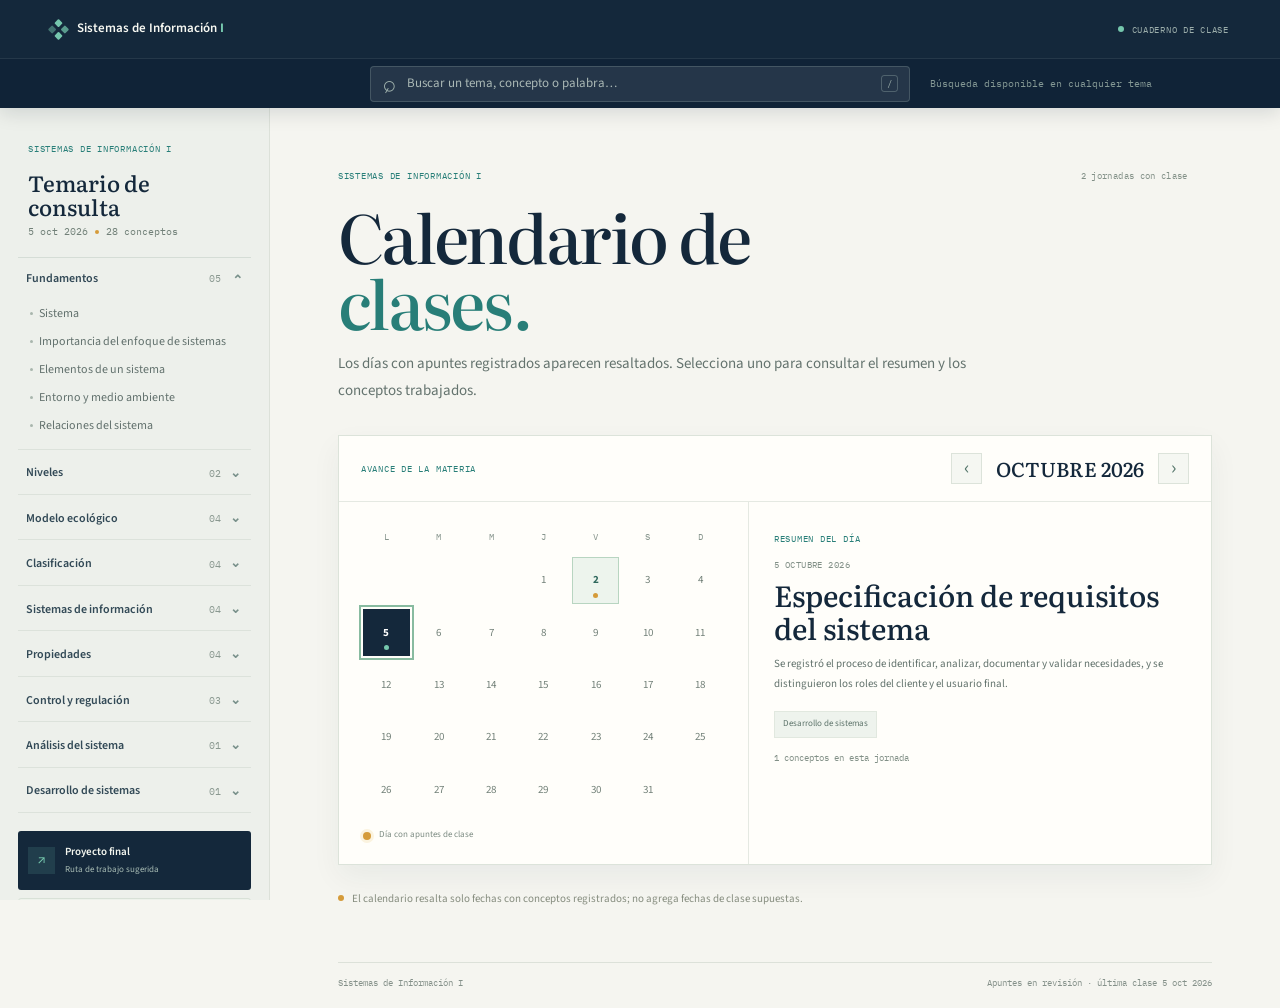
==== index.html @ 661b3674 "Publica informe de la Actividad 1" ====
<!doctype html>
<html lang="es">
<head>
  <meta charset="utf-8">
  <meta name="viewport" content="width=device-width, initial-scale=1">
  <meta name="theme-color" content="#14283b">
  <meta name="description" content="Cuaderno navegable de conceptos y ruta de proyecto final de Sistemas de Información I.">
  <title>Sistemas de Información I · Cuaderno</title>
  <link rel="preconnect" href="https://fonts.googleapis.com">
  <link rel="preconnect" href="https://fonts.gstatic.com" crossorigin>
  <link href="https://fonts.googleapis.com/css2?family=IBM+Plex+Mono:wght@400;500;600&family=Literata:opsz,wght@7..72,400;7..72,500;7..72,600&family=Source+Sans+3:wght@400;500;600;700&display=swap" rel="stylesheet">
  <link rel="stylesheet" href="styles.css?v=2026-10-06-003">
</head>
<body>
  <header class="masthead">
    <div class="topline">
      <button class="menu-toggle" id="menu-toggle" type="button" aria-expanded="false" aria-controls="sidebar" aria-label="Abrir temario"><span></span><span></span></button>
      <a class="brand" href="#inicio" aria-label="Inicio del cuaderno"><span class="brand-mark" aria-hidden="true"><i></i><i></i><i></i><i></i></span><span>Sistemas de Información <b>I</b></span></a>
      <span class="edition"><i></i> CUADERNO DE CLASE</span>
    </div>
    <div class="search-row">
      <label class="search-box">
        <span class="search-icon" aria-hidden="true">⌕</span>
        <input id="global-search" type="search" placeholder="Buscar un tema, concepto o palabra…" autocomplete="off" aria-label="Buscar en todo el cuaderno">
        <button id="clear-search" class="clear-search" type="button" aria-label="Limpiar búsqueda" hidden>×</button>
        <kbd>/</kbd>
      </label>
      <span class="search-tip">Búsqueda disponible en cualquier tema</span>
      <div class="search-results" id="search-results" role="listbox" aria-label="Resultados de búsqueda" hidden></div>
    </div>
  </header>

  <div class="workspace">
    <aside class="sidebar" id="sidebar" aria-label="Temario y ayuda">
      <div class="sidebar-intro">
        <span class="sidebar-kicker">SISTEMAS DE INFORMACIÓN I</span>
        <p>Temario de consulta</p>
        <span class="sidebar-subtitle"><span id="latest-class-date">02 oct 2026</span><i></i><span id="topic-count">27 conceptos</span></span>
      </div>
      <nav class="topic-nav" id="topic-nav" aria-label="Temas por categoría"></nav>
      <a class="project-link" href="#ruta"><span class="project-icon" aria-hidden="true">↗</span><span><b>Proyecto final</b><small>Ruta de trabajo sugerida</small></span></a>
      <a class="project-link activity-link" href="#actividad-1"><span class="project-icon" aria-hidden="true">✓</span><span><b>Actividad 1</b><small>Guía y lista de avance</small></span></a>
      <div class="sidebar-help"><span class="help-mark">?</span><p>Busca en cualquier momento con <kbd>/</kbd>. Escribe una palabra o parte del tema.</p></div>
    </aside>

    <main class="content" id="main-content">
      <div id="page-content" tabindex="-1" aria-live="polite"></div>
      <footer class="page-footer"><span>Sistemas de Información I</span><span id="footer-course-progress">Apuntes en revisión · calendario por jornada</span></footer>
    </main>
  </div>

  <dialog class="highlight-dialog" id="highlight-dialog" aria-labelledby="highlight-title">
    <div class="highlight-modal">
      <button class="dialog-close" type="button" data-close-highlight aria-label="Cerrar">×</button>
      <span class="eyebrow">REPASO · PREGUNTA DE PRÁCTICA</span>
      <h2 id="highlight-title">Sinergia</h2>
      <p class="highlight-question" id="highlight-question"></p>
      <div class="highlight-answer"><span>RESPUESTA GUÍA</span><p id="highlight-answer"></p></div>
      <button class="dialog-done" type="button" data-close-highlight>Entendido</button>
    </div>
  </dialog>
  <script src="conceptos.js?v=2026-10-05-006"></script>
  <script src="app.js?v=2026-10-06-007"></script>
  <script src="actividad1.js?v=2026-10-06-005"></script>
  <script src="actividad1-casos.js?v=2026-10-07-001"></script>
  <script src="actividad1-ui.js?v=2026-10-08-001"></script>
</body>
</html>
---- styles.css ----
:root{--ink:#14283b;--ink-soft:#30485a;--teal:#287e78;--mint:#75c7ad;--mint-pale:#e3f1eb;--gold:#d59b3a;--paper:#f5f5f0;--white:#fffefa;--line:#dce1d9;--muted:#718078;--mono:"IBM Plex Mono","Cascadia Code",monospace;--sans:"Source Sans 3","Segoe UI",sans-serif;--serif:"Literata","Iowan Old Style",Georgia,serif;--header-height:108px}
*{box-sizing:border-box}
html{scroll-behavior:smooth;scroll-padding-top:var(--header-height)}
body{margin:0;background:var(--paper);color:var(--ink);font:14px/1.55 var(--sans)}
a{color:inherit}
button,input{font:inherit}
button:focus-visible,a:focus-visible,input:focus-visible{outline:2px solid #63bba2;outline-offset:3px}
.masthead{position:sticky;top:0;z-index:40;background:var(--ink);color:#f7f8f2;box-shadow:0 5px 18px rgba(10,27,38,.13)}
.topline{height:58px;max-width:1440px;margin:auto;padding:0 clamp(18px,4vw,56px);display:flex;align-items:center;gap:30px}
.brand{display:inline-flex;align-items:center;gap:11px;color:inherit;text-decoration:none;font-size:13px;font-weight:600;white-space:nowrap}
.brand b{color:var(--mint)}
.brand-mark{display:grid;grid-template-columns:repeat(2,6px);gap:3px;transform:rotate(45deg)}
.brand-mark i{width:6px;height:6px;background:var(--mint);border-radius:1px}
.brand-mark i:nth-child(2){opacity:.72}.brand-mark i:nth-child(3){opacity:.48}
.topnav{display:flex;gap:24px;margin-left:auto;font-size:12px}
.topnav a{color:#c3cfcc;text-decoration:none}.topnav a:hover{color:white}
.edition{display:flex;align-items:center;gap:8px;margin-left:auto;color:#9badaa;font:9px var(--mono);letter-spacing:.08em}
.edition i{width:6px;height:6px;border-radius:50%;background:var(--mint)}
.search-row{height:50px;padding:0 clamp(18px,4vw,56px);display:flex;align-items:center;justify-content:center;position:relative;border-top:1px solid rgba(220,240,230,.1);background:#102337}
.search-box{position:relative;width:min(540px,72vw);height:36px;display:flex;align-items:center;gap:9px;padding:0 11px;background:rgba(255,255,255,.09);border:1px solid rgba(220,240,230,.17);border-radius:4px;color:#9fb1ac}
.search-box:focus-within{border-color:#76c9b1;background:rgba(255,255,255,.12)}
.search-icon{font-size:23px;line-height:1;transform:rotate(-15deg)}
.search-box input{flex:1;min-width:0;border:0;outline:0;background:transparent;color:#f4f7f3;font-size:12px}
.search-box input::placeholder{color:#aab8b5}
.search-box kbd,.sidebar-help kbd{font:9px var(--mono);color:#9fb1ac;border:1px solid rgba(220,240,230,.23);padding:2px 5px;border-radius:3px}
.clear-search{border:0;background:transparent;color:#d2dfd8;font-size:20px;line-height:1;cursor:pointer;padding:0 3px}
.search-tip{position:absolute;left:calc(50% + 290px);font:9px var(--mono);color:#849894;white-space:nowrap}
.search-results{position:absolute;left:50%;top:calc(100% - 2px);transform:translateX(-50%);width:min(540px,calc(100vw - 32px));max-height:min(65vh,520px);overflow:auto;background:var(--white);color:var(--ink);border:1px solid var(--line);box-shadow:0 16px 38px rgba(16,35,55,.22);z-index:60;padding:9px}
.search-results[hidden]{display:none}
.results-label{display:block;color:var(--teal);font:9px var(--mono);letter-spacing:.1em;padding:6px 9px 8px}
.search-result{display:flex;align-items:center;justify-content:space-between;gap:15px;padding:10px 11px;text-decoration:none;border-top:1px solid #e8ebe5}
.search-result:hover{background:#eef5f0}
.search-result b{font:500 16px var(--serif);display:block}
.search-result small{display:block;color:var(--muted);font-size:10px;margin-top:2px}
.result-arrow{color:var(--teal)}
.no-results{margin:0;padding:15px 10px;color:var(--muted);font-size:12px}
.menu-toggle{display:none}
.workspace{max-width:1440px;margin:auto;min-height:calc(100vh - var(--header-height));display:grid;grid-template-columns:270px minmax(0,1fr)}
.sidebar{position:sticky;top:var(--header-height);align-self:start;height:calc(100vh - var(--header-height));overflow-y:auto;background:#edf0eb;border-right:1px solid var(--line);padding:28px 18px 20px}
.sidebar-intro{padding:0 10px 19px;border-bottom:1px solid #d5ddd6}
.sidebar-kicker,.eyebrow,.section-index,.record-id,.figure-top,.example-label,.home-map-label,.results-label{font:9px var(--mono);letter-spacing:.085em}
.sidebar-kicker{color:var(--teal)}
.sidebar-intro p{font:500 22px/1.1 var(--serif);margin:10px 0 6px}
.sidebar-subtitle{display:flex;align-items:center;gap:7px;color:var(--muted);font:9px var(--mono)}
.sidebar-subtitle i{width:4px;height:4px;border-radius:50%;background:var(--gold)}
.all-topics{width:100%;display:flex;align-items:center;justify-content:space-between;margin:13px 0 9px;padding:9px 10px;border:1px solid transparent;background:transparent;text-align:left;color:var(--ink-soft);font-size:11px;cursor:pointer}
.all-topics:hover,.all-topics[aria-pressed=true]{background:#e0e9e1;border-color:#d3dfd6}
.all-count{font:9px var(--mono);color:var(--muted)}
.topic-nav{display:flex;flex-direction:column;gap:3px}
.topic-group{border-bottom:1px solid #dce2db}
.category-toggle{width:100%;display:grid;grid-template-columns:1fr auto 13px;align-items:center;gap:9px;text-align:left;padding:10px 8px;background:transparent;border:0;color:#334a57;font-size:11px;font-weight:600;cursor:pointer}
.category-toggle:hover{color:var(--teal)}
.category-toggle small{font:9px var(--mono);color:#8a9890}
.chevron{font-size:13px;color:#78908a;transition:transform .18s ease}
.category-toggle[aria-expanded=true] .chevron{transform:rotate(180deg)}
.topic-list{list-style:none;margin:0;padding:0 0 8px 8px}
.topic-list[hidden]{display:none}
.topic-list li a{display:block;position:relative;padding:6px 8px 6px 13px;text-decoration:none;color:#62716d;font-size:11px;line-height:1.35;border-radius:3px}
.topic-list li a:before{content:"";position:absolute;left:4px;top:12px;width:3px;height:3px;background:#a9b6ad;border-radius:50%}
.topic-list li a:hover{color:var(--ink);background:#e4ebe5}
.topic-list li a[aria-current=page]{color:#1c6661;background:#dcece4;font-weight:600}
.topic-list li a[aria-current=page]:before{background:var(--teal);width:4px;height:4px}
.project-link{display:flex;align-items:center;gap:10px;margin:18px 0 0;padding:12px 10px;background:var(--ink);color:#f4f7f0;text-decoration:none;border-radius:3px}
.project-link:hover{background:#1d3b50}
.project-icon{width:27px;height:27px;display:grid;place-items:center;background:rgba(117,199,173,.14);color:var(--mint);font-size:15px}
.project-link b{display:block;font-size:11px;font-weight:600}
.project-link small{display:block;color:#a9bdb5;font-size:9px;margin-top:2px}
.sidebar-help{display:flex;gap:9px;align-items:flex-start;margin:18px 3px 0;padding-top:15px;border-top:1px solid #d8dfd8}
.help-mark{width:16px;height:16px;display:grid;place-items:center;border:1px solid #8db5a5;border-radius:50%;color:var(--teal);font-size:10px;flex:none}
.sidebar-help p{margin:0;color:var(--muted);font-size:9px;line-height:1.6}
.sidebar-help kbd{color:#52736a;border-color:#bdcec3}
.content{min-width:0;padding:42px clamp(24px,5.3vw,76px) 0}
#page-content{max-width:920px;margin:0 auto;min-height:calc(100vh - var(--header-height) - 90px)}
.page-footer{max-width:920px;margin:54px auto 0;padding:14px 0 20px;border-top:1px solid var(--line);display:flex;justify-content:space-between;gap:14px;color:#85918a;font:9px var(--mono)}
.eyebrow{color:var(--teal);display:block}
.welcome-page{padding:20px 0 0}
.welcome-page h1,.article-head h1{font:500 clamp(42px,5.3vw,67px)/.98 var(--serif);letter-spacing:-.035em;margin:22px 0 17px}
.welcome-page h1 em,.article-head h1 em{font-style:normal;color:var(--teal)}
.welcome-lead{max-width:670px;font-size:14px;line-height:1.8;color:#64736e;margin:0}
.home-map{margin:38px 0 28px;border:1px solid #d7e0d8;background:#eef2eb;padding:16px 18px 19px}
.home-map-label{color:var(--teal)}
.home-map-flow{display:grid;grid-template-columns:1fr 25px 1fr 25px 1fr;align-items:center;gap:9px;margin-top:14px}
.home-map-flow>a{min-height:91px;padding:12px 13px;background:var(--white);border:1px solid #e0e5df;text-decoration:none;display:flex;flex-direction:column;justify-content:space-between}
.home-map-flow>a:hover{border-color:#80b9a5;transform:translateY(-1px)}
.home-map-flow>a small{font:9px var(--mono);color:var(--teal)}
.home-map-flow>a b{font:500 18px var(--serif)}
.home-map-flow>a span{font-size:10px;color:var(--muted)}
.home-map-flow>i{text-align:center;font-style:normal;color:var(--teal);font-size:16px}
.home-shortcuts{display:grid;grid-template-columns:repeat(3,1fr);gap:10px}
.home-shortcuts a{position:relative;min-height:102px;padding:14px;background:var(--white);border:1px solid #e3e5df;text-decoration:none}
.home-shortcuts a:hover{border-color:#84b8a5}
.home-shortcuts span{display:block;color:var(--teal);font:9px var(--mono);letter-spacing:.07em}
.home-shortcuts b{display:block;max-width:185px;margin-top:10px;font:500 17px/1.2 var(--serif)}
.home-shortcuts i{position:absolute;right:12px;bottom:10px;color:#83a39a;font-style:normal}
.review-note{display:flex;align-items:flex-start;gap:8px;margin:25px 0 0;color:#858c7e;font-size:10px}
.review-note i{display:block;width:6px;height:6px;margin-top:5px;background:var(--gold);border-radius:50%;flex:none}
.breadcrumb{display:flex;flex-wrap:wrap;gap:9px;align-items:center;color:#929d96;font:9px var(--mono);margin:2px 0 29px}
.breadcrumb a{color:var(--teal);text-decoration:none}
.breadcrumb a:hover{text-decoration:underline}
.article-head{max-width:760px}
.article-meta{display:flex;align-items:center;gap:12px;margin-bottom:17px}
.category-pill{padding:4px 8px;background:#e1eee6;color:#2c746c;border-radius:2px;font:9px var(--mono);letter-spacing:.04em}
.record-id{color:#9aa39c;font-size:9px}
.article-head h1{font-size:clamp(38px,4.4vw,56px);margin:0 0 15px}
.definition{font-size:16px;line-height:1.78;color:#4d5f5a;max-width:735px;margin:0}
.example-panel{max-width:760px;display:grid;grid-template-columns:90px 1fr;gap:12px;margin:26px 0 24px;padding:15px 17px;background:#e8f1eb;border-left:3px solid var(--teal)}
.example-label{padding-top:3px;color:var(--teal);font-size:8px}
.example-panel p{margin:0;color:#3f5e55;font-size:12px;line-height:1.7}
.explain-figure{max-width:780px;margin:28px 0 0;background:var(--white);border:1px solid #e1e5de}
.figure-top{height:36px;padding:0 15px;display:flex;align-items:center;justify-content:space-between;color:#75847b;border-bottom:1px solid #e6e9e3;font-size:8px}
.diagram{padding:24px 22px 20px;min-height:160px;display:flex;flex-direction:column;justify-content:center}
.explain-figure figcaption{padding:9px 15px;border-top:1px solid #e9ebe6;color:#8b958d;font-size:9px}
.system-boundary{position:relative;border:1px dashed #9eb9a9;border-radius:3px;padding:26px 14px 13px;background:#f7faf5}
.boundary-label{position:absolute;left:10px;top:-8px;padding:0 6px;background:var(--white);color:#84948a;font:8px var(--mono);letter-spacing:.07em}
.diagram-flow{display:flex;align-items:center;justify-content:center;gap:clamp(5px,1.6vw,19px)}
.diagram-node{flex:1;min-width:0;min-height:61px;padding:10px 11px;display:flex;flex-direction:column;justify-content:center;gap:3px;background:#f0f4ef;border:1px solid #e0e6df;border-radius:2px}
.diagram-node b{font:500 15px var(--serif);color:#314b55}
.diagram-node small{font-size:9px;color:#829087}
.diagram-node.is-active{background:#e1f0e9;border-color:#7bb7a1}
.node-dot{display:none}
.diagram-arrow{color:#31877a;font-size:17px}
.feedback-path{display:flex;align-items:center;gap:8px;margin:12px 8% 0;color:#78877e;font-size:9px}
.feedback-path span{font:8px var(--mono);letter-spacing:.06em;color:var(--teal)}
.feedback-path i{margin-left:auto;color:var(--teal);font-size:18px;font-style:normal}
.boundary-footer{display:flex;justify-content:space-between;gap:10px;margin-top:13px;padding-top:9px;border-top:1px solid #e1e8e0;color:#78877e;font-size:9px}
.diagram-outcome{display:flex;flex-direction:column;align-items:center;gap:4px;margin-top:2px}
.diagram-outcome span{font:9px var(--mono);color:var(--teal)}
.diagram-outcome b{padding:9px 15px;background:#e1f0e9;border:1px solid #9cc8b3;font:500 15px var(--serif)}
.diagram-rows{max-width:650px;width:100%;margin:auto;display:flex;flex-direction:column;gap:5px}
.diagram-row{display:grid;grid-template-columns:12px minmax(135px,.7fr) 1.3fr;align-items:center;gap:10px;padding:8px 11px;background:#f4f6f1;border:1px solid transparent;color:#65756d}
.diagram-row b{font:500 14px var(--serif);color:#3a5258}
.diagram-row>span:last-child{font-size:10px}
.diagram-row.is-active{background:#e3f1e9;border-color:#b4d2bd}
.row-mark{width:5px;height:5px;background:#7f9c8b;border-radius:50%}
.diagram-row.is-active .row-mark{background:var(--teal);box-shadow:0 0 0 3px rgba(43,131,125,.12)}
.hierarchy-graphic{display:flex;flex-direction:column;align-items:center;gap:4px}
.hierarchy-level{width:min(400px,85%);padding:9px 13px;text-align:center;background:#f1f4ef;border:1px solid #dce5dc}
.hierarchy-level small,.stable-range small,.regulator small{display:block;color:#829088;font:8px var(--mono);letter-spacing:.08em}
.hierarchy-level b{font:500 16px var(--serif)}
.level-current{background:#e1f0e8;border-color:#8cbea7}
.vertical-arrow{color:var(--teal);line-height:1}
.hierarchy-children{display:flex;gap:8px;margin-top:4px}
.hierarchy-children span{padding:6px 10px;background:#f4f5f0;border:1px solid #e4e7df;color:#728078;font-size:9px}
.compare-grid{display:grid;grid-template-columns:repeat(2,minmax(0,1fr));gap:12px}
.compare-grid .diagram-node{min-height:84px;padding:15px}
.compare-grid .diagram-node b{font-size:18px}
.compare-grid .diagram-node small{font-size:10px}
.diagram-note{margin:14px 0 0;color:#79867f;font-size:10px;line-height:1.6}
.architecture-grid{display:grid;grid-template-columns:repeat(3,minmax(0,1fr));gap:9px}
.architecture-card{min-height:120px;padding:12px 10px;text-align:center;background:#f4f6f1;border:1px solid #e3e8e0}
.architecture-card.is-active{background:#e5f1e9;border-color:#9fcab5}
.architecture-card>b{font:500 14px var(--serif)}
.architecture-card>small{display:block;margin-top:8px;color:#77867d;font-size:9px}
.mini-network{height:30px;margin:9px auto 0;max-width:110px;display:flex;align-items:center;justify-content:center;gap:7px}
.mini-network i{width:12px;height:12px;border:2px solid #5a9b86;background:#edf4ee;border-radius:50%;z-index:1}
.mini-network span{height:1px;width:21px;background:#99b6a6}
.mini-network.spread{gap:4px}
.mini-network.spread span{width:10px}
.user-map{display:flex;align-items:center;justify-content:center;gap:10px}
.user-side{min-height:97px;flex:1;padding:12px 8px;text-align:center;display:flex;flex-direction:column;align-items:center;justify-content:center;background:#f2f5f0;border:1px solid #e2e8df}
.user-side.is-active{background:#e2f1e9;border-color:#9ec9b1}
.person-icon{font-size:12px;color:#4a8b79}
.user-side b{font:500 13px var(--serif);margin-top:5px}
.user-side small{font-size:8px;color:#819088}
.user-join{color:#5e9b88}
.synergy-graphic{display:flex;flex-direction:column;align-items:center;gap:8px}
.synergy-parts{display:flex;gap:8px}
.synergy-parts span{padding:9px 16px;background:#f1f4ef;border:1px solid #dfe5dd;font:500 13px var(--serif)}
.big-arrow{color:var(--teal);font-size:17px}
.synergy-result{padding:11px 18px;background:#e1f0e8;border:1px solid #9bc4ae;font:500 16px var(--serif);text-align:center}
.synergy-result small{display:block;color:#71827a;font:9px var(--sans);margin-top:2px}
.change-graphic,.balance-graphic{display:flex;align-items:center;justify-content:center;gap:clamp(8px,2vw,24px)}
.order-state,.regulator,.stable-range,.change-input{padding:13px 15px;background:#edf3ed;border:1px solid #dde5dc;min-width:130px;text-align:center}
.order-state b,.change-input span{display:block;font:500 14px var(--serif)}
.order-state small,.change-input b{display:block;margin-top:4px;color:#829087;font-size:9px;font-weight:400}
.order-fade{background:#f7eee5;border-color:#ead4b8}
.regulator{background:#e4f1e9;border-color:#9fc9b2}
.regulator b,.stable-range b{font:500 14px var(--serif)}
.stable-range{background:#f0f4ef}
.feedback-graphic{display:flex;align-items:center;justify-content:center;gap:11px;color:#849088;font-size:9px}
.loop-node{padding:10px 15px;background:#eff4ef;border:1px solid #dbe4dc;font:500 14px var(--serif);color:#3a5660}
.loop-result{background:#e4f2ea;border-color:#9ccab2}
.related-section{max-width:780px;margin:31px 0 0;padding-top:20px;border-top:1px solid var(--line)}
.related-heading h2{margin:5px 0 3px;font:500 23px var(--serif)}
.related-heading p{margin:0;color:var(--muted);font-size:10px}
.related-links{display:flex;flex-wrap:wrap;gap:8px;margin-top:13px}
.related-link,.wiki-link{position:relative;padding:7px 10px;border:1px solid #d8e2d9;background:#edf3ee;color:#36796c;text-decoration:none;font-size:10px}
.related-link:after{content:"↗";margin-left:8px;color:#7da796}
.related-link:hover,.wiki-link:hover{background:#dcece3;border-color:#9cc4ae}
.article-status{max-width:780px;display:flex;align-items:center;gap:8px;margin:20px 0 0;color:#8b8e7d;font-size:9px}
.status-dot{width:6px;height:6px;background:var(--gold);border-radius:50%}
.roadmap-page .article-head{margin-bottom:29px}
.roadmap-page .article-head h1{font-size:clamp(40px,4.8vw,59px)}
.roadmap-list{position:relative;max-width:780px}
.roadmap-step{position:relative;display:grid;grid-template-columns:44px 1fr;gap:15px;padding:15px 0 18px;border-top:1px solid var(--line)}
.step-number{width:31px;height:31px;display:grid;place-items:center;background:#e2efe7;border:1px solid #c7ddcf;color:var(--teal);font:10px var(--mono)}
.step-body h2{margin:0;font:500 20px var(--serif)}
.step-body p{margin:5px 0 10px;color:#62726b;font-size:11px;line-height:1.65}
.step-links{display:flex;flex-wrap:wrap;gap:6px}
.wiki-link{padding:5px 8px;font-size:9px}
.wiki-link:after{content:" ↗";color:#84a697}
.step-connector{position:absolute;left:11px;bottom:-11px;z-index:1;color:#7fae9a;font-size:12px}
.roadmap-step:last-child .step-connector{display:none}
@media(max-width:1100px){.search-tip{display:none}.workspace{grid-template-columns:250px minmax(0,1fr)}.sidebar{padding-left:13px;padding-right:13px}.content{padding-left:34px;padding-right:34px}}
@media(max-width:780px){:root{--header-height:106px}.topline{height:56px;padding:0 17px;gap:13px}.menu-toggle{width:28px;height:30px;display:flex;flex-direction:column;justify-content:center;gap:5px;padding:4px;border:0;background:transparent;cursor:pointer}.menu-toggle span{display:block;width:17px;height:1px;background:#d8e6df}.brand{font-size:11px}.edition{display:none}.search-row{height:50px;padding:0 16px}.search-box{width:100%;max-width:600px}.workspace{display:block;min-height:calc(100vh - var(--header-height))}.sidebar{position:fixed;z-index:39;top:var(--header-height);bottom:0;left:0;width:min(300px,86vw);height:auto;transform:translateX(-102%);transition:transform .2s ease;box-shadow:10px 0 25px rgba(12,30,42,.12)}.sidebar.is-open{transform:translateX(0)}.content{padding:34px 25px 0}.search-results{left:16px;transform:none;width:calc(100vw - 32px)}}
@media(max-width:560px){.topline{padding:0 12px;gap:9px}.brand{font-size:10px;gap:8px}.search-row{padding:0 12px}.content{padding:28px 17px 0}.welcome-page{padding-top:11px}.welcome-page h1{font-size:46px;margin-top:17px}.welcome-lead{font-size:12px}.home-map{padding:13px;margin-top:27px}.home-map-flow{grid-template-columns:1fr;gap:6px}.home-map-flow>a{min-height:70px}.home-map-flow>i{transform:rotate(90deg);height:11px}.home-shortcuts{grid-template-columns:1fr}.home-shortcuts a{min-height:78px}.home-shortcuts b{max-width:unset;margin-right:22px}.breadcrumb{margin-bottom:21px;gap:6px;font-size:8px}.article-meta{flex-wrap:wrap;gap:7px}.article-head h1{font-size:40px}.definition{font-size:14px;line-height:1.75}.example-panel{grid-template-columns:1fr;gap:6px;padding:12px;margin-top:20px}.example-panel p{font-size:11px}.diagram{padding:17px 12px}.diagram-flow{gap:5px}.diagram-node{min-height:56px;padding:7px 6px}.diagram-node b{font-size:12px}.diagram-node small{font-size:8px}.diagram-arrow{font-size:13px}.boundary-footer{font-size:8px}.diagram-row{grid-template-columns:9px minmax(98px,.8fr) 1.2fr;gap:6px;padding:8px}.diagram-row b{font-size:12px}.diagram-row>span:last-child{font-size:9px}.architecture-grid{gap:5px}.architecture-card{padding:9px 4px;min-height:110px}.architecture-card>b{font-size:11px}.architecture-card>small{font-size:8px}.mini-network{gap:3px}.mini-network span{width:12px}.user-map{gap:4px}.user-side{padding:8px 4px;min-height:91px}.user-side b{font-size:11px}.user-side small{font-size:7px}.user-join{font-size:9px}.change-graphic,.balance-graphic{gap:5px}.order-state,.regulator,.stable-range,.change-input{min-width:0;flex:1;padding:9px 6px}.order-state b,.change-input span,.regulator b,.stable-range b{font-size:11px}.order-state small,.change-input b,.regulator small,.stable-range small{font-size:7px}.feedback-graphic{gap:5px;font-size:7px}.loop-node{padding:7px 8px;font-size:10px}.synergy-parts{gap:4px}.synergy-parts span{padding:8px 10px;font-size:11px}.related-heading h2{font-size:21px}.page-footer{margin-top:38px;flex-direction:column;gap:5px;font-size:8px}.roadmap-step{grid-template-columns:34px 1fr;gap:10px}.step-body h2{font-size:18px}.step-body p{font-size:10px}}
@media(prefers-reduced-motion:reduce){*,*:before,*:after{scroll-behavior:auto!important;animation-duration:.01ms!important;transition-duration:.01ms!important}}


/* Esquemas para entorno, atributos, relaciones y regulación */
.environment-graphic{max-width:680px;margin:auto;padding:8px 14px 12px;background:#f1f5ef;border-radius:3px;color:#65766d;font-size:10px;text-align:center}
.outside-zone{display:flex;flex-direction:column;align-items:center;gap:9px;padding:8px;border:1px dashed #c4d4c7}
.outside-zone>small,.attribute-card>span,.reg-step>small{font:8px var(--mono);letter-spacing:.07em;color:#74867b}
.environment-boundary{width:min(490px,100%);padding:17px 12px 10px;background:#fbfcf8}
.environment-boundary>b{font:500 15px var(--serif);color:#36554e}
.env-flow{display:flex;align-items:center;justify-content:space-around;gap:7px;margin:10px 0;color:#478777;font-size:9px}
.env-flow strong{padding:8px 12px;background:#e2f0e8;border:1px solid #a9cbb5;color:#36554e;font:500 14px var(--serif)}
.environment-boundary>small{color:#839087;font-size:8px}
.attribute-grid{display:grid;grid-template-columns:repeat(2,minmax(0,1fr));gap:12px;max-width:600px;margin:auto}
.attribute-card{min-height:120px;padding:15px;background:#f4f6f1;border:1px solid #e1e7de}
.attribute-card.is-active{background:#e7f2eb;border-color:#a8cbb6}
.attribute-card>b{display:block;margin:8px 0 5px;color:#344f56;font:500 17px var(--serif)}
.attribute-card>small{color:#77867d;font-size:10px;line-height:1.6}
.relation-network{position:relative;min-height:200px;max-width:570px;margin:auto;display:grid;grid-template-columns:1fr 1fr 1fr;grid-template-rows:1fr 1fr 1fr;align-items:center;justify-items:center;color:#52695f}
.relation-network:before,.relation-network:after{content:"";position:absolute;z-index:0;background:#9bb8a7;transform-origin:center}
.relation-network:before{width:68%;height:1px;transform:rotate(-25deg)}
.relation-network:after{width:68%;height:1px;transform:rotate(25deg)}
.relation-center,.relation-edge{z-index:1;padding:8px 11px;background:#f4f7f1;border:1px solid #cfddd0;text-align:center;font-size:9px}
.relation-center{grid-column:2;grid-row:2;background:#e2f0e8;border-color:#91bca5;color:#34574e;font:500 15px var(--serif)}
.edge-one{grid-column:1;grid-row:1}.edge-two{grid-column:3;grid-row:1}.edge-three{grid-column:1;grid-row:3}.edge-four{grid-column:3;grid-row:3}
.regulation-loop{max-width:700px;margin:auto;display:flex;flex-wrap:wrap;align-items:center;justify-content:center;gap:9px;color:#4e8879}
.reg-step{min-width:125px;flex:1;padding:11px 9px;background:#f3f6f1;border:1px solid #e0e6dd}
.reg-step.is-active{background:#e3f1e9;border-color:#9fc6ad}
.reg-step>b{display:block;margin-top:6px;color:#36524f;font:500 13px var(--serif)}
.reg-return{flex-basis:100%;text-align:center;color:#71847a;font-size:9px}
@media(max-width:600px){.attribute-grid{gap:7px}.attribute-card{min-height:112px;padding:11px 9px}.relation-network{min-height:178px}.relation-center,.relation-edge{padding:6px 7px;font-size:8px}.regulation-loop{gap:6px}.reg-step{min-width:calc(50% - 20px);flex:1 1 40%}}

/* Diagramas de retroalimentación y alimentación anticipada */
.control-loop,.feedforward-flow{max-width:720px;margin:auto;display:flex;flex-wrap:wrap;align-items:center;justify-content:center;gap:8px;color:#508878}
.control-card{min-width:116px;flex:1;padding:11px 9px;background:#f3f6f1;border:1px solid #e0e6dd;text-align:center}
.control-card.is-active{background:#e3f1e9;border-color:#9fc6ad}
.control-card>small{display:block;color:#74867b;font:8px var(--mono);letter-spacing:.06em}
.control-card>b{display:block;margin-top:6px;color:#36524f;font:500 13px var(--serif)}
.control-arrow{color:#4c9180;font-size:16px}
.control-return{flex-basis:100%;text-align:center;color:#71847a;font-size:9px}
.feedforward-flow>.diagram-note{flex-basis:100%;text-align:center}
@media(max-width:600px){.control-loop,.feedforward-flow{gap:5px}.control-card{min-width:calc(50% - 20px);flex:1 1 40%;padding:10px 7px}.control-arrow{font-size:13px}}

/* Resumen por jornada */
.daily-kicker{display:flex;align-items:center;justify-content:space-between;gap:12px;max-width:850px}
.day-total{color:#829087;font:9px var(--mono);letter-spacing:.04em}
.day-card{display:grid;grid-template-columns:148px minmax(0,1fr);max-width:850px;margin:34px 0 0;background:var(--white);border:1px solid #dce3da;box-shadow:0 12px 28px rgba(26,48,55,.055)}
.day-date{min-height:255px;padding:21px 18px;display:flex;flex-direction:column;align-items:flex-start;justify-content:space-between;background:var(--ink);color:#dce9e1}
.day-date>span:first-child{font:8px var(--mono);letter-spacing:.12em;color:#9bb3aa}
.day-date strong{font:500 78px/.9 var(--serif);color:#f6f6ed;letter-spacing:-.07em}
.day-date>span:last-child{font:11px/1.5 var(--mono);letter-spacing:.1em;color:var(--mint)}
.day-summary-body{padding:25px 29px 22px}
.day-summary-body .section-index{color:var(--teal)}
.day-summary-body h2{margin:9px 0 9px;font:500 clamp(23px,2.8vw,31px)/1.12 var(--serif);letter-spacing:-.02em}
.day-summary-body>p{max-width:620px;margin:0;color:#61716b;font-size:12px;line-height:1.8}
.day-tags{display:flex;flex-wrap:wrap;gap:6px;margin-top:17px}
.day-tags span{padding:5px 8px;background:#eef3ed;border:1px solid #e1e8df;color:#5e746b;font-size:9px}
.exam-trigger{width:100%;display:flex;align-items:center;justify-content:space-between;gap:15px;margin-top:19px;padding:11px 13px;background:#fbf3df;border:1px solid #ead4a6;color:#6a542e;text-align:left;cursor:pointer}
.exam-trigger:hover{background:#f7ebcb;border-color:#d9bb7a}
.exam-trigger b,.exam-trigger small{display:block}
.exam-trigger b{font-size:11px;font-weight:700}
.exam-trigger small{margin-top:2px;color:#887451;font-size:9px}
.exam-trigger>span:last-child{font-size:16px;color:#a77b32}
.highlight-dialog{width:min(500px,calc(100vw - 30px));max-width:none;padding:0;border:1px solid #d8dfd6;background:var(--white);color:var(--ink);box-shadow:0 26px 80px rgba(6,22,35,.28)}
.highlight-dialog::backdrop{background:rgba(12,29,43,.58);backdrop-filter:blur(3px)}
.highlight-modal{position:relative;padding:31px 32px 26px}
.dialog-close{position:absolute;top:13px;right:15px;width:33px;height:33px;border:1px solid #dce3dc;background:transparent;color:#64736c;font-size:22px;line-height:1;cursor:pointer}
.highlight-modal h2{margin:11px 0 18px;font:500 32px/1 var(--serif)}
.highlight-question{margin:0;padding:14px 16px;background:#fbf4e4;border-left:3px solid var(--gold);color:#4f4637;font:500 17px/1.55 var(--serif)}
.highlight-answer{margin-top:15px;padding:13px 15px;background:#edf4ee;border:1px solid #e1e9e0}
.highlight-answer>span{color:var(--teal);font:8px var(--mono);letter-spacing:.08em}
.highlight-answer p{margin:5px 0 0;color:#52665d;font-size:11px;line-height:1.75}
.dialog-done{margin-top:18px;padding:9px 16px;background:var(--ink);border:1px solid var(--ink);color:white;font-size:10px;cursor:pointer}
.dialog-done:hover{background:#24445a}
@media(max-width:780px){.day-card{grid-template-columns:104px minmax(0,1fr)}.day-date{min-height:245px;padding:17px 13px}.day-date strong{font-size:63px}.day-summary-body{padding:21px 20px}}
@media(max-width:560px){.daily-kicker{align-items:flex-start}.day-total{font-size:8px}.day-card{grid-template-columns:1fr;margin-top:25px}.day-date{min-height:0;display:grid;grid-template-columns:auto 1fr auto;align-items:center;gap:11px;padding:10px 14px}.day-date strong{font-size:39px}.day-date>span:last-child{font-size:8px}.day-summary-body{padding:19px 16px}.day-summary-body>p{font-size:11px}.day-tags{margin-top:13px}.highlight-modal{padding:28px 20px 21px}.highlight-modal h2{font-size:29px}.highlight-question{font-size:15px}}
/* Historial plegable por fecha */
.day-list{max-width:850px;margin-top:34px;display:flex;flex-direction:column;gap:11px}
.day-card{display:block;max-width:850px;margin:0}
.day-card[open]{display:grid;grid-template-columns:148px minmax(0,1fr)}
.day-date{position:relative;cursor:pointer;list-style:none}
.day-date::-webkit-details-marker{display:none}
.day-date-info{display:flex;flex-direction:column;gap:6px;min-width:0;color:#9bb3aa;font:9px var(--mono);letter-spacing:.08em}
.day-date-info b{color:#f5f5ed;font:500 15px/1.25 var(--serif);letter-spacing:0}
.day-date-info small{color:#9bb3aa;font:8px var(--mono);letter-spacing:0}
.day-card:not([open]) .day-date{min-height:94px;display:grid;grid-template-columns:54px 68px minmax(0,1fr) 18px;align-items:center;gap:13px;padding:14px 21px}
.day-card:not([open]) .day-date strong{font-size:50px}
.date-chevron{color:var(--mint);font:19px var(--sans);transition:transform .18s ease}
.day-card[open] .date-chevron{position:absolute;right:14px;bottom:13px;transform:rotate(180deg)}
.day-card[open] .day-date-info{display:none}
.day-card:not([open]):hover .day-date{background:#1b3449}
@media(max-width:780px){.day-card[open]{grid-template-columns:104px minmax(0,1fr)}}
@media(max-width:560px){.day-list{margin-top:25px}.day-card[open]{grid-template-columns:1fr}.day-card:not([open]) .day-date{min-height:78px;grid-template-columns:34px 43px minmax(0,1fr) 15px;gap:9px;padding:10px 14px}.day-card:not([open]) .day-date strong{font-size:37px}.day-card:not([open]) .day-date-info{gap:3px;font-size:8px}.day-card:not([open]) .day-date-info b{font-size:13px}.day-card[open] .day-date{min-height:59px;display:grid;grid-template-columns:auto 1fr auto;align-items:center;gap:11px;padding:10px 14px}.day-card[open] .day-date strong{font-size:39px}.day-card[open] .date-chevron{position:static;transform:none}.day-card[open] .day-date-info{display:none}}
/* Calendario de clases */
.calendar-panel{max-width:930px;margin-top:31px;background:var(--white);border:1px solid #dce3da;box-shadow:0 12px 28px rgba(26,48,55,.055)}
.calendar-top{display:flex;align-items:center;justify-content:space-between;gap:18px;padding:17px 22px;border-bottom:1px solid #e5e9e2}
.calendar-top .section-index{color:var(--teal)}
.calendar-controls{display:flex;align-items:center;gap:13px}
.calendar-controls h2{min-width:150px;margin:0;text-align:center;color:var(--ink);font:500 20px var(--serif);text-transform:capitalize}
.calendar-controls button{width:31px;height:31px;border:1px solid #dce3da;background:#f5f7f2;color:#527469;font-size:20px;line-height:1;cursor:pointer}
.calendar-controls button:hover{background:#e7f0e9;border-color:#a9cbb5}
.calendar-body{display:grid;grid-template-columns:minmax(280px,.94fr) minmax(0,1.06fr);min-height:345px}
.calendar-left{padding:21px 24px;border-right:1px solid #e5e9e2}
.calendar-weekdays,.calendar-grid{display:grid;grid-template-columns:repeat(7,minmax(0,1fr));gap:5px}
.calendar-weekdays{margin-bottom:7px}
.calendar-weekdays span{display:grid;place-items:center;height:27px;color:#87958d;font:9px var(--mono)}
.calendar-day,.calendar-blank{position:relative;display:grid;place-items:center;min-width:0;aspect-ratio:1;background:transparent;border:1px solid transparent;color:#728078;font-size:11px}
.calendar-day.is-class-day{background:#edf4ed;border-color:#b8d5c1;color:#2f685d;font-weight:700;cursor:pointer}
.calendar-day.is-class-day:hover{background:#dcece1;border-color:#82b79c}
.calendar-day.is-class-day i{position:absolute;bottom:5px;width:5px;height:5px;border-radius:50%;background:var(--gold)}
.calendar-day.is-class-day.is-selected{background:var(--ink);border-color:var(--ink);color:#fff}
.calendar-day.is-class-day.is-selected i{background:var(--mint)}
.calendar-legend{display:flex;align-items:center;gap:8px;margin-top:15px;color:#7c8b82;font-size:9px}
.calendar-legend i{width:8px;height:8px;border-radius:50%;background:var(--gold);box-shadow:0 0 0 3px #fbf3df}
#calendar-day-detail{padding:24px 25px}
.class-day-summary>.section-index{color:var(--teal)}
.class-day-date{margin-top:8px;color:#829087;font:9px var(--mono);letter-spacing:.05em;text-transform:uppercase}
.class-day-summary h2{margin:8px 0 10px;font:500 clamp(22px,2.5vw,29px)/1.15 var(--serif)}
.class-day-summary>p:not(.class-day-count){margin:0;color:#61716b;font-size:11px;line-height:1.8}
.class-day-count{margin:14px 0 0;color:#829087;font:9px var(--mono)}
.calendar-day.is-selected{outline:2px solid #88bba0;outline-offset:2px}
@media(max-width:780px){.calendar-body{grid-template-columns:1fr}.calendar-left{border-right:0;border-bottom:1px solid #e5e9e2}.calendar-grid{gap:7px}.calendar-day,.calendar-blank{max-width:48px;margin:auto}}
@media(max-width:560px){.calendar-panel{margin-top:24px}.calendar-top{align-items:flex-start;flex-direction:column;padding:14px}.calendar-controls{width:100%;justify-content:space-between}.calendar-controls h2{flex:1}.calendar-left{padding:17px 14px}.calendar-weekdays,.calendar-grid{gap:3px}.calendar-day,.calendar-blank{font-size:10px}.calendar-day.is-class-day i{bottom:3px;width:4px;height:4px}#calendar-day-detail{padding:20px 16px}.class-day-summary h2{font-size:24px}}
.calendar-empty-state{display:flex;min-height:230px;flex-direction:column;justify-content:center;gap:10px}.calendar-empty-state .section-index{color:var(--muted)}.calendar-empty-state p{max-width:260px;margin:0;color:#75847b;font-size:11px;line-height:1.7}
/* Requisitos y roles de participación */
.requirements-roles{max-width:780px;margin:27px 0 0;padding-top:18px;border-top:1px solid var(--line)}
.roles-heading h2{margin:6px 0 13px;font:500 23px var(--serif)}
.roles-grid{display:grid;grid-template-columns:repeat(2,minmax(0,1fr));gap:9px}
.requirement-role{padding:14px 15px;background:var(--white);border:1px solid #e0e6df}
.requirement-role h3{margin:0;color:#3f7466;font:500 17px var(--serif)}
.requirement-role p{margin:6px 0 0;color:#65756e;font-size:10px;line-height:1.7}
.roles-note{margin:9px 0 0;color:#819087;font-size:9px}
.source-details{max-width:780px;margin:17px 0 0;padding-top:11px;border-top:1px solid var(--line);color:#6c7c73;font-size:10px}
.source-details summary{width:max-content;cursor:pointer;color:#47796d;font:9px var(--mono)}
.source-details ul{margin:9px 0 0;padding-left:18px}
.source-details li{margin:5px 0}
.source-details a{color:#36796c;text-underline-offset:2px}
@media(max-width:560px){.roles-grid{grid-template-columns:1fr}.requirement-role{padding:12px}.roles-heading h2{font-size:21px}}
.class-day-resource{text-decoration:none}


/* Guía de avance de la actividad 1 */
.project-link.activity-link{margin-top:8px;background:#edf2eb;color:var(--ink);border:1px solid #d8e1d7}
.project-link.activity-link:hover{background:#e0eae0}
.project-link.activity-link .project-icon{color:#4b8172}
.project-link.activity-link small{color:#6f8176}
.activity-page{max-width:900px}
.activity-header{display:grid;grid-template-columns:minmax(0,1fr) 220px;align-items:end;gap:30px;margin-bottom:31px}
.activity-header h1{margin:18px 0 14px;font:500 clamp(40px,4.7vw,58px)/1.02 var(--serif);letter-spacing:-.035em}
.activity-header h1 em{font-style:normal;color:var(--teal)}
.activity-meter{padding:15px;background:#eef2eb;border-top:2px solid var(--teal)}
.activity-meter strong{display:block;margin:9px 0 10px;color:var(--ink);font:500 16px var(--serif)}
.activity-meter small{display:block;margin-top:8px;color:#748379;font-size:9px}
.activity-report-card{max-width:850px;display:flex;align-items:center;justify-content:space-between;gap:18px;margin:0 0 30px;padding:15px 17px;background:#edf3ed;border-left:3px solid #6da58c}
.activity-report-card .section-index{color:var(--teal)}
.activity-report-card h2{margin:6px 0 4px;color:var(--ink);font:500 19px var(--serif)}
.activity-report-card p{margin:0;color:#697970;font-size:10px}
.activity-report-card>a{flex:0 0 auto;color:#236e62;font-size:11px;font-weight:600;text-underline-offset:3px}
.activity-report-card>a:hover{color:#1c4f48}
@media(max-width:560px){.activity-report-card{align-items:flex-start;flex-direction:column;gap:10px;padding:13px 14px}}
.activity-progress-track{height:5px;background:#d7e1d6;overflow:hidden}
.activity-progress-track i{display:block;height:100%;background:var(--teal);transition:width .18s ease}
.activity-topics,.activity-checklist{max-width:850px;margin-top:29px}
.activity-section-heading{margin-bottom:13px}
.activity-section-heading .section-index{color:var(--teal)}
.activity-section-heading p{margin:6px 0 0;color:#697970;font-size:11px;line-height:1.65}
.activity-topics ol,.activity-checklist ol{margin:0;padding:0;list-style:none}
.activity-topics ol{display:grid;grid-template-columns:repeat(2,minmax(0,1fr));border-top:1px solid var(--line)}
.activity-topics li{display:grid;grid-template-columns:30px 1fr;gap:9px;padding:13px 14px 13px 0;border-bottom:1px solid var(--line)}
.activity-topic-number{color:#b08a45;font:10px var(--mono)}
.activity-topics li b{color:var(--ink);font:500 15px var(--serif)}
.activity-topics li p{margin:4px 0 0;color:#6e7d74;font-size:10px;line-height:1.6}
.activity-checklist ol{border-top:1px solid var(--line)}
.activity-task{display:grid;grid-template-columns:30px minmax(0,1fr);gap:11px;padding:17px 2px 17px 0;border-bottom:1px solid var(--line)}
.activity-check{position:relative;display:block;width:23px;height:23px;cursor:pointer}
.activity-check input{position:absolute;width:23px;height:23px;margin:0;opacity:0;cursor:pointer}
.activity-checkmark{display:grid;width:21px;height:21px;place-items:center;border:1px solid #aab9ae;background:#fff;color:#fff}
.activity-check input:checked+.activity-checkmark{border-color:#367b6c;background:#367b6c}
.activity-check input:checked+.activity-checkmark:after{content:'✓';font-size:13px}
.activity-check input:focus-visible+.activity-checkmark{outline:2px solid #b28d49;outline-offset:3px}
.activity-task-copy h3{margin:0;color:var(--ink);font:500 18px/1.25 var(--serif)}
.activity-task-copy>p{max-width:710px;margin:6px 0 0;color:#66766e;font-size:11px;line-height:1.7}
.activity-task-copy .activity-evidence{color:#475d54}
.activity-evidence b{font-weight:700;color:#4b7566}
.activity-connections{display:flex;flex-wrap:wrap;align-items:center;gap:7px;margin-top:9px}
.activity-connections>span{color:#8d988f;font:8px var(--mono);letter-spacing:.04em}
.activity-concept-link{color:#39796c;font-size:9px;text-decoration:underline;text-decoration-color:#bfd0c3;text-underline-offset:3px}
.activity-concept-link:hover{color:#1c4f48}
.activity-source-note{max-width:850px;margin:27px 0 0;padding:16px 18px;background:#f7f2e6;border-left:3px solid #b18c4b}
.activity-source-note b{color:#665537;font:500 17px var(--serif)}
.activity-source-note p{margin:7px 0 0;color:#665f50;font-size:11px;line-height:1.75}
.activity-source-note small{display:block;margin-top:11px;color:#867a61;font-size:9px;line-height:1.65}
@media(max-width:700px){.activity-header{grid-template-columns:1fr;gap:18px}.activity-meter{max-width:360px}.activity-topics ol{grid-template-columns:1fr}}
@media(max-width:560px){.activity-header h1{font-size:40px}.activity-task{grid-template-columns:25px minmax(0,1fr);gap:8px;padding:14px 0}.activity-task-copy h3{font-size:16px}.activity-task-copy>p{font-size:10px}.activity-source-note{padding:13px 14px}}

.requirement-example{padding-top:5px;border-top:1px solid #e7ebe4}
.requirement-example b{color:#4b7566}

/* Atlas de relaciones entre conceptos */
.atlas-section{max-width:780px;margin:31px 0 0;padding-top:20px;border-top:1px solid var(--line)}
.atlas-heading h2{margin:5px 0 3px;font:500 23px var(--serif)}
.atlas-heading p{margin:0;color:var(--muted);font-size:10px}
.atlas-map{display:grid;grid-template-columns:minmax(150px,.9fr) 92px minmax(190px,1.2fr);align-items:center;gap:12px;margin-top:15px}
.atlas-current{min-height:92px;padding:15px;background:#e2efe7;border:1px solid #b8d1c0;border-left:3px solid var(--teal);display:flex;flex-direction:column;justify-content:center;gap:8px}
.atlas-current small,.atlas-node small{font:8px var(--mono);letter-spacing:.06em;color:var(--teal)}
.atlas-current b{font:500 18px/1.2 var(--serif);text-wrap:balance}
.atlas-branch{display:flex;align-items:center;gap:6px;color:#71877d}
.atlas-branch span{font:8px var(--mono);text-align:center}
.atlas-branch i{position:relative;flex:1;height:1px;background:#8ab5a1;font-style:normal;color:var(--teal)}
.atlas-branch i:after{content:"";position:absolute;right:0;top:-3px;width:6px;height:6px;border-top:1px solid var(--teal);border-right:1px solid var(--teal);transform:rotate(45deg)}
.atlas-neighbors{position:relative;display:grid;gap:7px;padding-left:14px}
.atlas-neighbors:before{content:"";position:absolute;left:0;top:14px;bottom:14px;border-left:1px solid #8ab5a1}
.atlas-node{position:relative;min-height:50px;padding:7px 10px;background:var(--white);border:1px solid #dce5dc;text-decoration:none;display:grid;grid-template-columns:minmax(0,1fr) auto;align-items:center;gap:3px 10px;transition:background .16s ease,border-color .16s ease,transform .16s ease}
.atlas-node:before{content:"";position:absolute;left:-15px;top:50%;width:14px;border-top:1px solid #8ab5a1}
.atlas-node:hover{background:#f0f6f0;border-color:#83b49f;transform:translateX(2px)}
.atlas-node:focus-visible{outline:2px solid #287e78;outline-offset:2px}
.atlas-node small{grid-column:1/-1;color:#84958a}
.atlas-node b{font:500 15px/1.2 var(--serif);color:var(--ink-soft)}
.atlas-node span{font-size:9px;color:var(--teal);white-space:nowrap}
.atlas-empty{margin:0;color:var(--muted);font-size:11px}
@media(max-width:620px){.atlas-map{grid-template-columns:1fr;gap:8px}.atlas-current{min-height:75px}.atlas-branch{justify-content:center;flex-direction:column;gap:1px}.atlas-branch i{width:1px;height:19px;flex:none}.atlas-branch i:after{right:-3px;top:auto;bottom:0;transform:rotate(135deg)}.atlas-neighbors{padding-left:13px}.atlas-node{min-height:48px}}
/* Escala de lectura para apuntes, navegación y diagramas */
body{font-size:15px;line-height:1.65;font-optical-sizing:auto}
.topic-list li a,.category-toggle{font-size:12px}
.category-toggle small,.sidebar-subtitle,.all-count{font-size:10px}
.sidebar-help p{font-size:10px;line-height:1.65}
.search-box input{font-size:13px}
.search-tip,.results-label,.figure-top,.breadcrumb,.record-id{font-size:10px}
.search-result small,.no-results{font-size:12px}
.welcome-lead{font-size:15px;line-height:1.75}
.definition{font-size:17px;line-height:1.75}
.example-panel p{font-size:13px;line-height:1.75}
.example-label{font-size:9px}
.review-note{font-size:11px;line-height:1.65}
.explain-figure figcaption,.diagram-node small,.diagram-row>span:last-child,.diagram-note{font-size:10px;line-height:1.6}
.diagram-row b{font-size:15px}
.atlas-heading p{font-size:12px}
.atlas-node small{font-size:9px}
.atlas-node b{font-size:16px}
.atlas-node span{font-size:10px}
@media(max-width:560px){
  body{font-size:14px}
  .welcome-lead{font-size:14px}
  .definition{font-size:15px}
  .example-panel p{font-size:12px}
  .diagram-node small{font-size:9px}
  .diagram-row>span:last-child,.diagram-note{font-size:10px}
}
/* Investigación de Actividad 1 */
.activity-section{max-width:850px;margin:34px 0}
.activity-topic-index{display:flex;flex-direction:column;border-top:1px solid var(--line)}
.activity-topic-entry{display:grid;grid-template-columns:39px minmax(0,1fr) 20px;gap:13px;align-items:center;padding:15px 10px;border-bottom:1px solid var(--line);text-decoration:none;transition:background .16s ease,padding .16s ease}
.activity-topic-entry:hover{background:#edf3ec;padding-left:15px}
.activity-topic-entry span b{font:500 19px var(--serif);color:var(--ink)}
.activity-topic-entry small{display:block;margin-top:4px;color:#697970;font-size:12px;line-height:1.5}
.activity-topic-entry i{color:var(--teal);font-size:18px;font-style:normal}
.activity-member{display:grid;grid-template-columns:115px 1fr;gap:9px;align-items:center;margin:0 0 8px;color:#455b53;font-size:12px}
.activity-member input,.evidence-metadata input{min-width:0;width:100%;padding:8px 9px;border:1px solid #cfd9d1;background:#fffefa;color:var(--ink);font:inherit}
.activity-team-layout{display:grid;grid-template-columns:minmax(180px,.8fr) minmax(300px,1.2fr);gap:20px;align-items:start}
.evidence-slot{min-width:0;padding:13px;border:1px solid #dce3db;background:#fffefa}
.evidence-slot-head{display:flex;justify-content:space-between;align-items:flex-start;gap:10px}
.evidence-slot-head p{margin:4px 0;color:#728078;font-size:11px;line-height:1.5}
.evidence-state{color:#9a7851;font:8px var(--mono);letter-spacing:.04em;text-align:right}
.evidence-file-input{position:absolute;width:1px;height:1px;overflow:hidden;clip:rect(0,0,0,0);white-space:nowrap}
.evidence-file-label{display:inline-block;margin:6px 0;padding:6px 9px;background:#e4efe8;border:1px solid #c9dacf;color:#286c62;font-size:11px;cursor:pointer}
.evidence-file-label:hover{background:#d7e9df}
.evidence-preview{min-height:110px;display:grid;place-items:center;align-content:center;gap:6px;padding:8px;background:#f2f3ee;border:1px dashed #c3d0c4;color:#849087;font-size:10px;text-align:center}
.evidence-preview img{max-width:100%;max-height:210px;object-fit:contain}
.evidence-preview span{overflow-wrap:anywhere}
.evidence-metadata{display:grid;grid-template-columns:1fr 1fr;gap:7px;margin-top:10px}
.evidence-metadata label{display:grid;gap:4px;color:#68776e;font-size:9px}
.evidence-metadata label:first-child{grid-column:1/-1}
.evidence-metadata input{padding:6px 7px;font-size:10px}
.evidence-actions{display:flex;justify-content:space-between;gap:10px;margin-top:8px}
.evidence-actions a,.evidence-actions button{padding:0;border:0;background:transparent;color:#31776a;font-size:10px;text-decoration:underline;text-underline-offset:2px;cursor:pointer}
.evidence-message{margin:8px 0 0;color:#7d887e;font-size:9px;line-height:1.5}
.activity-research-sources{max-width:850px}
.activity-research-sources h2,.activity-topic-references h2{font:500 20px var(--serif)}
.activity-topic-page{max-width:900px}
.activity-topic-hero{margin:5px 0 25px}
.activity-topic-hero h1{max-width:760px;margin:12px 0;font:500 clamp(38px,4.6vw,58px)/1.04 var(--serif);letter-spacing:-.025em;text-wrap:balance}
.topic-question{max-width:700px;margin:16px 0;color:#38564e;font:italic 18px/1.5 var(--serif)}
.topic-assignment-state{display:inline-block;margin-top:4px;padding:5px 8px;background:#f5eddd;color:#795f34;font:9px var(--mono);letter-spacing:.03em}
.research-overview{max-width:790px;padding:15px 17px;background:#e8f1eb;border-left:3px solid var(--teal)}
.research-overview p{margin:6px 0 0;color:#3d5e54;font-size:14px;line-height:1.75}
.activity-graphic{max-width:850px;margin:26px 0;padding:14px 16px;border:1px solid #dce3dc;background:#fffefa}
.activity-graphic>figcaption{margin-top:10px;color:#7b867e;font-size:10px;line-height:1.55}
.research-diagram{min-height:138px;display:flex;align-items:center;justify-content:center;gap:10px;padding:18px 5px}
.requirements-map>div,.data-level-map>div{min-width:0;flex:1;padding:11px;background:#edf3ed;border-bottom:2px solid #88b49e}
.requirements-map small,.data-level-map small{display:block;color:var(--teal);font:8px var(--mono);letter-spacing:.04em}
.requirements-map b,.data-level-map b{display:block;margin:6px 0 3px;color:#304b50;font:500 15px var(--serif)}
.requirements-map i,.data-level-map>i{color:var(--teal);font-style:normal}
.data-level-map span{display:block;color:#6d7c73;font-size:9px;line-height:1.4}
.usecase-map{justify-content:space-around}
.usecase-actor{display:flex;flex-direction:column;align-items:center;gap:3px;color:#496257;text-align:center}
.usecase-actor>span{font-size:28px;color:var(--teal)}
.usecase-actor b{font:500 15px var(--serif)}
.usecase-actor small{color:#859087;font-size:9px}
.usecase-association{color:#648f7b;font-size:20px}
.usecase-boundary{max-width:490px;flex:1;min-height:125px;padding:12px;border:1px dashed #81a993;background:#f6f8f3;display:flex;flex-wrap:wrap;justify-content:center;align-content:center;gap:9px}
.usecase-boundary>small{width:100%;color:#71847a;font:8px var(--mono);text-align:center}
.usecase-oval{padding:7px 11px;border:1px solid #9bbca6;border-radius:50%;background:#fffefa;color:#31584f;font:500 12px var(--serif)}
.state-map{flex-direction:column;gap:16px}
.state-object{display:grid;grid-template-columns:repeat(2,minmax(0,1fr));gap:5px 14px;padding:10px 14px;border-left:3px solid var(--teal);background:#eef3ec}
.state-object small,.state-object b{grid-column:1/-1}
.state-object small{color:var(--teal);font:8px var(--mono)}
.state-object b{font:500 15px var(--serif)}
.state-object span{color:#64766c;font:10px var(--mono)}
.state-sequence{width:100%;display:flex;flex-wrap:wrap;align-items:center;justify-content:center;gap:7px}
.state-sequence span{padding:7px 9px;background:#e3efe7;border:1px solid #c7d9ca;color:#33594f;font:500 13px var(--serif)}
.state-sequence i{color:#568b77;font-size:9px;font-style:normal}
.research-body{max-width:790px}
.research-section{padding:18px 0;border-bottom:1px solid var(--line)}
.research-section h2{margin:6px 0 7px;font:500 25px/1.2 var(--serif)}
.research-section p{margin:0;color:#52645b;font-size:13px;line-height:1.75}
.research-section ul{margin:10px 0 0;padding-left:19px;color:#64736a;font-size:12px;line-height:1.75}
.research-section li+li{margin-top:4px}
.book-evidence-section{max-width:850px;margin:29px 0}
.book-evidence-grid{display:grid;grid-template-columns:1fr 1fr;gap:12px}
.speaker-plan{max-width:850px;margin:29px 0}
.speaker-plan ol{margin:12px 0 0;padding:0;list-style:none;border-top:1px solid var(--line)}
.speaker-part{display:grid;grid-template-columns:54px minmax(0,1fr);gap:12px;padding:12px 2px;border-bottom:1px solid var(--line)}
.speaker-time{color:var(--teal);font:11px var(--mono)}
.speaker-time small{display:block;margin-top:3px;color:#87938a;font-size:8px}
.speaker-part b{font:500 15px var(--serif)}
.speaker-part p{margin:4px 0;color:#69776e;font-size:11px;line-height:1.55}
.speaker-part>div>small{color:#879087;font-size:9px}
.topic-slide-link{max-width:850px;margin:28px 0;padding:14px 16px;background:#edf3ed;border-left:3px solid #6da58c}
.topic-slide-link p{margin:7px 0;color:#57685e;font-size:11px}
.topic-slide-link>a{display:inline-block;color:#236e62;font-weight:600;text-underline-offset:3px}
.topic-slide-link>small{display:block;margin-top:7px;color:#829087;font-size:9px}
.activity-topic-related{max-width:790px;margin:23px 0}
.activity-topic-related>div{display:flex;flex-wrap:wrap;gap:8px;margin-top:9px}
.topic-pager{max-width:850px;display:flex;flex-wrap:wrap;justify-content:space-between;gap:10px;margin:29px 0;padding:12px 0;border-top:1px solid var(--line)}
.topic-pager a{color:#377a6b;font-size:11px;text-underline-offset:3px}
@media(max-width:720px){
 .activity-team-layout{grid-template-columns:1fr}.activity-member{grid-template-columns:95px 1fr}
 .activity-topic-entry{grid-template-columns:30px minmax(0,1fr) 16px;padding:13px 7px}
 .book-evidence-grid{grid-template-columns:1fr}.research-diagram{gap:5px;padding:12px 0}
 .requirements-map,.data-level-map{flex-direction:column;align-items:stretch}
 .requirements-map>div,.data-level-map>div{flex:auto}
 .requirements-map>i,.data-level-map>i{align-self:center;transform:rotate(90deg)}
 .usecase-map{align-items:center}.usecase-boundary{padding:9px 5px;gap:5px}
 .usecase-oval{padding:6px 7px;font-size:10px}.state-sequence{flex-direction:column}
 .state-sequence i{transform:rotate(90deg)}
}
/* Actividad 1: ilustraciones temáticas, diagramas y bibliografía */
.activity-topic-image{max-width:850px;margin:24px 0 30px;background:#fffefa;border:1px solid #dce3dc}
.activity-topic-image img{display:block;width:100%;height:auto;max-height:440px;object-fit:cover}
.activity-topic-image figcaption{padding:9px 13px;color:#758078;font-size:10px;line-height:1.55}
.activity-graphic{max-width:850px;margin:20px 0;padding:12px 14px;border:1px solid #dce3dc;background:#fffefa}
.activity-topic-illustration{display:block;width:100%;height:auto;margin:12px 0;border-radius:10px}
.activity-graphic figcaption a{margin-left:7px;color:#24675b;text-underline-offset:3px}
.research-interpretation{max-width:790px;margin:24px 0;padding:16px 18px;background:#f4eedf;border-left:3px solid #d3a148}
.research-interpretation p{margin:7px 0 0;color:#52645b;font-size:13px;line-height:1.75}
.digital-book-grid{display:grid;grid-template-columns:repeat(2,minmax(0,1fr));gap:12px;margin:16px 0}
.digital-book-card{padding:15px 16px;background:#fffefa;border:1px solid #dce3dc;border-top:3px solid #6da58c}
.digital-book-card h3{margin:9px 0 7px;font:500 18px/1.25 var(--serif);color:#304b50}
.digital-book-card p{margin:5px 0;color:#637269;font-size:11px;line-height:1.6}
.digital-book-card a{display:inline-block;margin-top:8px;color:#236e62;font-size:11px;font-weight:600;text-underline-offset:3px}
.upds-access-note{padding:10px 12px;background:#fbf2de;color:#765b2d;font-size:10px;line-height:1.6}
.physical-book-heading{margin:22px 0 10px;padding-top:12px;border-top:1px solid var(--line)}
.physical-book-heading h3{margin:0;font:500 18px var(--serif)}
.physical-book-heading p{margin:5px 0;color:#758078;font-size:11px;line-height:1.55}
@media(max-width:720px){.digital-book-grid{grid-template-columns:1fr}.activity-topic-image{margin:18px 0}.activity-graphic{padding:10px}}

.physical-book-suggestion{max-width:850px;padding:15px 16px;background:#eef3ed;border-left:3px solid #24675b}.physical-book-suggestion b{display:block;color:#304b50;font:500 16px/1.4 var(--serif)}.physical-book-suggestion p{margin:7px 0;color:#637269;font-size:11px}.physical-book-suggestion a{color:#236e62;font-size:11px;font-weight:600;text-underline-offset:3px}.physical-book-suggestion small{display:block;margin-top:8px;color:#765b2d;font-size:10px;line-height:1.5}.physical-evidence-label{margin:12px 0 8px;color:#637269;font-size:11px}

.upds-library-link{display:inline-block;margin:0 0 16px;color:#236e62;font-size:11px;font-weight:600;text-underline-offset:3px}

/* Caso real documentado para la Actividad 1 */
.implementation-case{max-width:850px;margin:32px 0;padding:22px 24px;background:#f2f5ef;border:1px solid #dbe4dc;border-left:4px solid #24675b}
.case-heading h2,.case-facts h3{margin:9px 0;color:#304b50;font:500 23px/1.3 var(--serif)}
.case-heading p,.case-diagram figcaption{max-width:760px;color:#52645b;font-size:13px;line-height:1.75}
.case-source-link,.case-editor-link{display:inline-block;margin-top:9px;color:#236e62;font-size:12px;font-weight:600;text-underline-offset:3px}
.case-diagram{margin:20px 0 18px;background:#fffefa}
.case-diagram .activity-topic-illustration{max-height:540px;object-fit:contain}
.case-diagram figcaption{margin-top:8px}
.case-facts ul{margin:12px 0 0;padding-left:20px;color:#405c52}
.case-facts li{margin:8px 0;padding-left:3px;font-size:12px;line-height:1.7}
@media(max-width:720px){.implementation-case{margin:22px 0;padding:17px}.case-heading h2,.case-facts h3{font-size:20px}.case-diagram .activity-topic-illustration{max-height:none}}

.activity-team-photo{margin:0;min-width:0;background:#fffefa;border:1px solid #dce3dc}.activity-team-photo img{display:block;width:100%;height:auto;max-height:340px;object-fit:cover}.activity-team-photo figcaption,.book-photo-gallery figcaption{padding:9px 12px;color:#64736a;font-size:10px;line-height:1.55}.book-photo-gallery{display:grid;grid-template-columns:repeat(2,minmax(0,1fr));gap:12px;margin:12px 0}.book-photo-gallery figure{margin:0;overflow:hidden;background:#fffefa;border:1px solid #dce3dc}.book-photo-gallery img{display:block;width:100%;height:290px;object-fit:contain;background:#f6f5f0}.additional-photo-evidence{margin-top:12px}.additional-photo-evidence summary{cursor:pointer;color:#236e62;font-size:11px;text-underline-offset:3px}.additional-photo-evidence[open] .book-evidence-grid{margin-top:12px}@media(max-width:720px){.book-photo-gallery{grid-template-columns:1fr}.book-photo-gallery img{height:auto;max-height:380px}.activity-team-photo img{max-height:280px}}

/* Modelos y herramientas UML para el tema 1 */
.uml-toolkit{margin:2rem 0;padding:1.5rem;border:1px solid #d6e2ec;border-radius:1rem;background:linear-gradient(145deg,#f7fbfd,#edf5f8)}.uml-toolkit h2{margin:.45rem 0 1rem;color:#183d59}.uml-model-grid{display:grid;grid-template-columns:repeat(2,minmax(0,1fr));gap:.75rem}.uml-model-grid article{padding:.9rem 1rem;border-radius:.7rem;background:#fff;border:1px solid #e0e8ee}.uml-model-grid b{color:#1c5575}.uml-model-grid p{margin:.35rem 0 0;color:#425466}.uml-tool-links{display:grid;grid-template-columns:repeat(3,minmax(0,1fr));gap:.75rem;margin-top:1rem}.uml-tool-links a{display:flex;flex-direction:column;gap:.3rem;padding:.9rem 1rem;border-radius:.7rem;background:#183d59;color:#fff;text-decoration:none}.uml-tool-links a span{font-size:.88rem;color:#dceaf2}.uml-tool-links a:hover{background:#245d7e}@media(max-width:700px){.uml-model-grid,.uml-tool-links{grid-template-columns:1fr}}
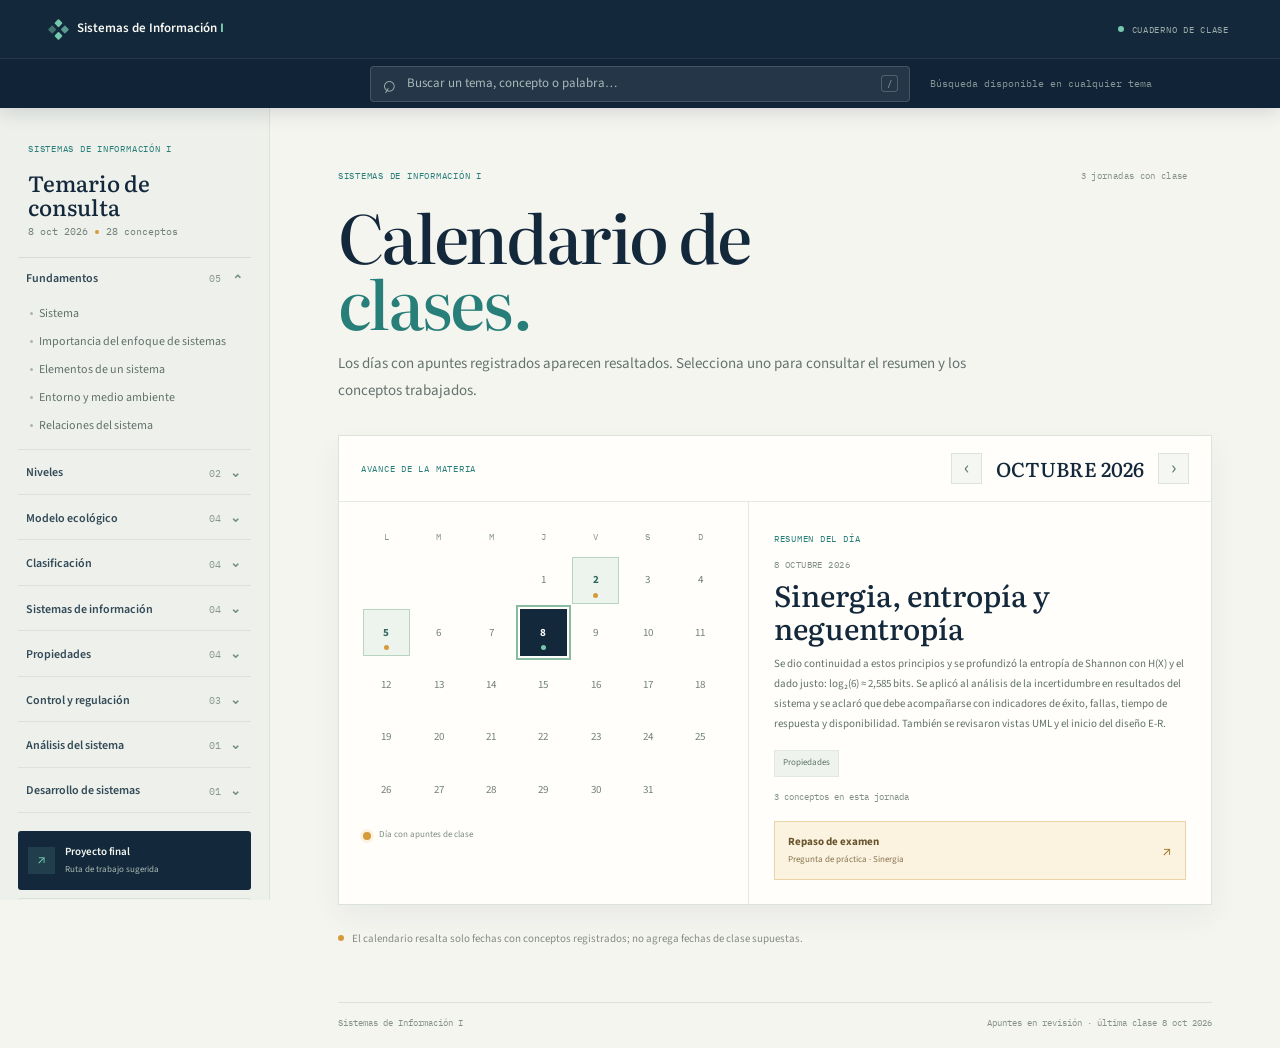
==== commit ab862a9a: "Publica cierre de clase sobre entropia" ====
--- a/index.html
+++ b/index.html
@@ -9,7 +9,7 @@
   <link rel="preconnect" href="https://fonts.googleapis.com">
   <link rel="preconnect" href="https://fonts.gstatic.com" crossorigin>
   <link href="https://fonts.googleapis.com/css2?family=IBM+Plex+Mono:wght@400;500;600&family=Literata:opsz,wght@7..72,400;7..72,500;7..72,600&family=Source+Sans+3:wght@400;500;600;700&display=swap" rel="stylesheet">
-  <link rel="stylesheet" href="styles.css?v=2026-10-06-003">
+  <link rel="stylesheet" href="styles.css?v=2026-10-08-001">
 </head>
 <body>
   <header class="masthead">
@@ -59,8 +59,8 @@
       <button class="dialog-done" type="button" data-close-highlight>Entendido</button>
     </div>
   </dialog>
-  <script src="conceptos.js?v=2026-10-05-006"></script>
-  <script src="app.js?v=2026-10-06-007"></script>
+  <script src="conceptos.js?v=2026-10-08-001"></script>
+  <script src="app.js?v=2026-10-08-001"></script>
   <script src="actividad1.js?v=2026-10-06-005"></script>
   <script src="actividad1-casos.js?v=2026-10-07-001"></script>
   <script src="actividad1-ui.js?v=2026-10-08-001"></script>
--- a/styles.css
+++ b/styles.css
@@ -589,3 +589,7 @@
 
 /* Modelos y herramientas UML para el tema 1 */
 .uml-toolkit{margin:2rem 0;padding:1.5rem;border:1px solid #d6e2ec;border-radius:1rem;background:linear-gradient(145deg,#f7fbfd,#edf5f8)}.uml-toolkit h2{margin:.45rem 0 1rem;color:#183d59}.uml-model-grid{display:grid;grid-template-columns:repeat(2,minmax(0,1fr));gap:.75rem}.uml-model-grid article{padding:.9rem 1rem;border-radius:.7rem;background:#fff;border:1px solid #e0e8ee}.uml-model-grid b{color:#1c5575}.uml-model-grid p{margin:.35rem 0 0;color:#425466}.uml-tool-links{display:grid;grid-template-columns:repeat(3,minmax(0,1fr));gap:.75rem;margin-top:1rem}.uml-tool-links a{display:flex;flex-direction:column;gap:.3rem;padding:.9rem 1rem;border-radius:.7rem;background:#183d59;color:#fff;text-decoration:none}.uml-tool-links a span{font-size:.88rem;color:#dceaf2}.uml-tool-links a:hover{background:#245d7e}@media(max-width:700px){.uml-model-grid,.uml-tool-links{grid-template-columns:1fr}}
+
+
+/* Entropía: dado y lectura del cálculo */
+.entropy-dice-panel{margin:22px auto 4px;max-width:680px;text-align:center}.entropy-dice-panel img{display:block;width:100%;height:auto;margin:0 auto}.entropy-dice-panel p{margin:9px 0 0;color:#65736d;font-size:11px}.entropy-analysis{max-width:780px;margin:25px 0;padding:20px 22px;background:#f5f8f5;border:1px solid #dce5dc}.entropy-analysis h2{margin:8px 0 12px;color:#263c34;font-size:22px}.entropy-analysis p{margin:0;color:#43534b;font-size:13px;line-height:1.75}.entropy-system-example{margin-top:14px;padding-top:13px;border-top:1px solid #dce5dc}.entropy-system-example>b{display:block;margin-bottom:6px;color:#34634e;font-size:11px;text-transform:uppercase;letter-spacing:.06em}
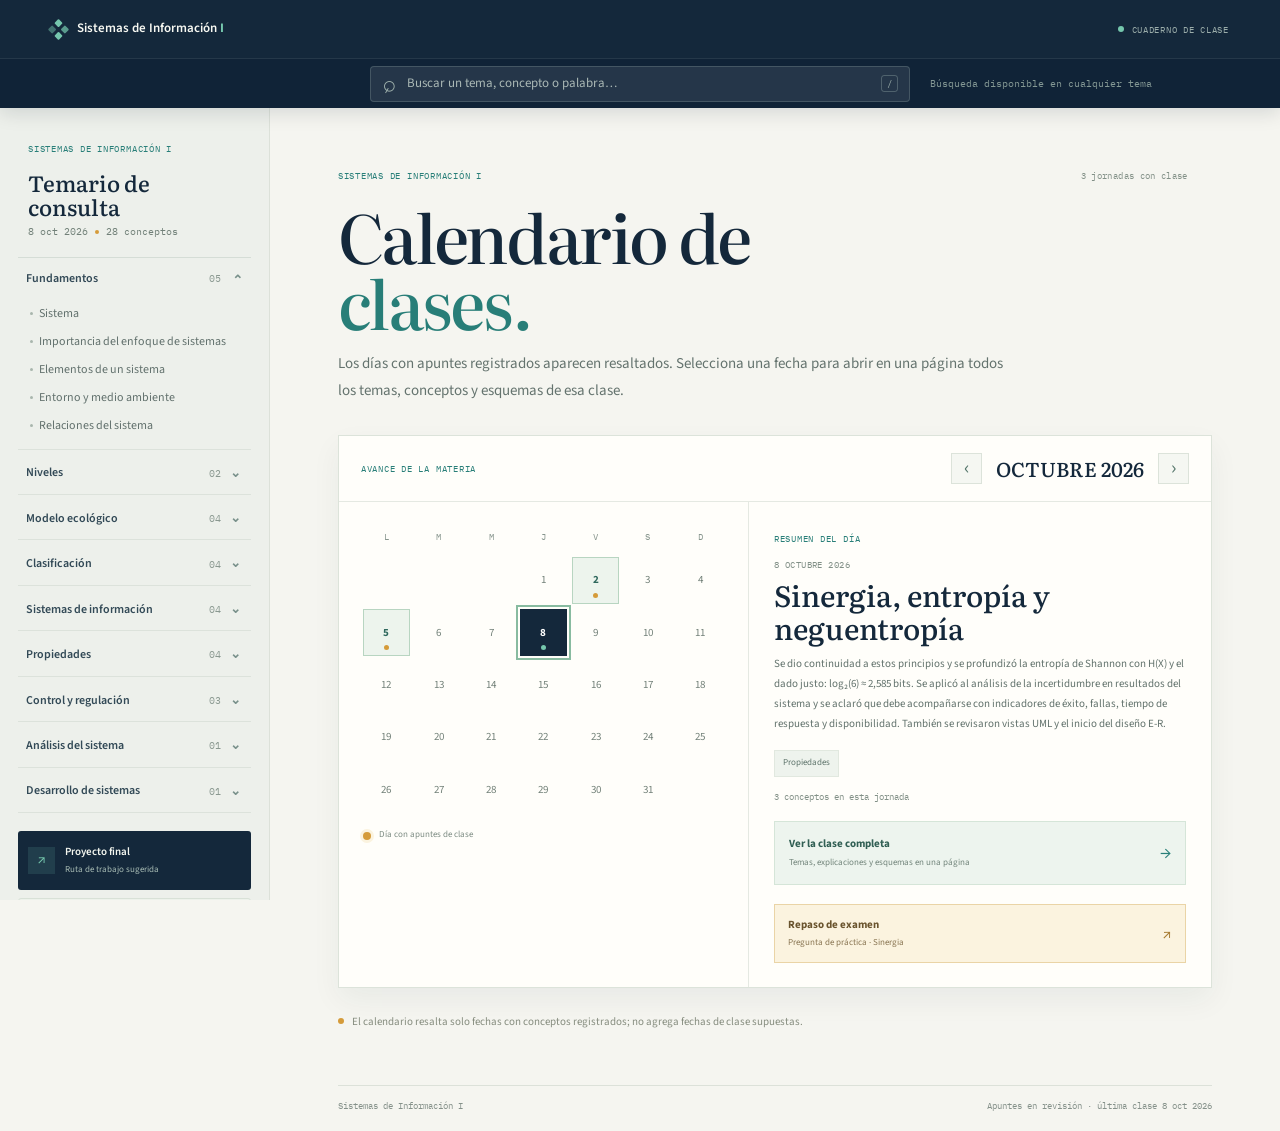
==== commit a156920a: "Abre el contenido completo desde el calendario" ====
--- a/index.html
+++ b/index.html
@@ -9,7 +9,7 @@
   <link rel="preconnect" href="https://fonts.googleapis.com">
   <link rel="preconnect" href="https://fonts.gstatic.com" crossorigin>
   <link href="https://fonts.googleapis.com/css2?family=IBM+Plex+Mono:wght@400;500;600&family=Literata:opsz,wght@7..72,400;7..72,500;7..72,600&family=Source+Sans+3:wght@400;500;600;700&display=swap" rel="stylesheet">
-  <link rel="stylesheet" href="styles.css?v=2026-10-08-001">
+  <link rel="stylesheet" href="styles.css?v=2026-10-08-002">
 </head>
 <body>
   <header class="masthead">
@@ -60,7 +60,7 @@
     </div>
   </dialog>
   <script src="conceptos.js?v=2026-10-08-001"></script>
-  <script src="app.js?v=2026-10-08-001"></script>
+  <script src="app.js?v=2026-10-08-002"></script>
   <script src="actividad1.js?v=2026-10-06-005"></script>
   <script src="actividad1-casos.js?v=2026-10-07-001"></script>
   <script src="actividad1-ui.js?v=2026-10-08-001"></script>
--- a/styles.css
+++ b/styles.css
@@ -343,6 +343,39 @@
 @media(max-width:560px){.roles-grid{grid-template-columns:1fr}.requirement-role{padding:12px}.roles-heading h2{font-size:21px}}
 .class-day-resource{text-decoration:none}
 
+/* Página completa de cada jornada */
+.class-day-open{display:flex;align-items:center;justify-content:space-between;gap:15px;margin-top:19px;padding:13px 14px;background:#edf4ee;border:1px solid #d5e5d8;color:#315f54;text-decoration:none}
+.class-day-open:hover{background:#e1efe5;border-color:#a8cbb5}
+.class-day-open b,.class-day-open small{display:block}
+.class-day-open b{font-size:11px}
+.class-day-open small{margin-top:3px;color:#71847a;font-size:9px}
+.class-day-open>span:last-child{color:var(--teal);font-size:18px}
+.class-page-head{margin-bottom:27px}
+.class-page-head h1{margin-top:12px}
+.class-page-count{margin:16px 0 0;color:#75847b;font:9px var(--mono);letter-spacing:.02em}
+.class-topic-index{max-width:780px;margin:27px 0 34px;padding:17px 18px 19px;background:#edf2eb;border:1px solid #dce5dc}
+.class-topic-index>.section-index{color:var(--teal)}
+.class-topic-index>div{display:grid;grid-template-columns:repeat(2,minmax(0,1fr));gap:7px;margin-top:12px}
+.class-topic-index a{display:grid;grid-template-columns:25px minmax(0,1fr) 14px;align-items:center;gap:8px;min-height:42px;padding:7px 9px;background:var(--white);border:1px solid #e0e6df;color:#425a52;text-decoration:none;font-size:10px}
+.class-topic-index a:hover{border-color:#99c3aa;background:#fafffa}
+.class-topic-index a span{color:#478375;font:9px var(--mono)}
+.class-topic-index a i{color:#7ca492;font-style:normal}
+.class-concept-list{max-width:780px;display:flex;flex-direction:column;gap:25px}
+.class-concept{scroll-margin-top:calc(var(--header-height) + 18px);padding:22px 23px 23px;background:var(--white);border:1px solid #e0e5de;box-shadow:0 8px 22px rgba(26,48,55,.035)}
+.class-concept-head h2{margin:0 0 12px;font:500 clamp(25px,3vw,34px)/1.12 var(--serif);letter-spacing:-.02em;color:var(--ink)}
+.class-concept .example-panel{margin-top:20px}
+.class-concept .explain-figure{margin-top:18px}
+.class-concept .entropy-analysis{margin-top:20px}
+.class-concept .exam-trigger{margin-top:15px}
+.class-page-navigation{max-width:780px;display:grid;grid-template-columns:1fr auto 1fr;align-items:stretch;gap:10px;margin:31px 0 0;padding-top:17px;border-top:1px solid var(--line)}
+.class-page-navigation>a{display:flex;flex-direction:column;gap:5px;padding:9px 10px;text-decoration:none;color:#3e6257}
+.class-page-navigation>a:hover{background:#edf4ee}
+.class-page-navigation>a:last-of-type{text-align:right}
+.class-page-navigation small{color:#87958d;font:8px var(--mono);letter-spacing:.06em}
+.class-page-navigation b{font-size:10px;font-weight:600}
+.class-page-navigation .class-calendar-return{align-items:center;border-left:1px solid var(--line);border-right:1px solid var(--line);padding-left:17px;padding-right:17px}
+@media(max-width:560px){.class-topic-index{padding:14px 12px}.class-topic-index>div{grid-template-columns:1fr}.class-concept{padding:17px 13px}.class-concept-head h2{font-size:27px}.class-page-navigation{grid-template-columns:1fr 1fr;gap:5px}.class-page-navigation .class-calendar-return{grid-column:1 / -1;grid-row:1;border:0;border-bottom:1px solid var(--line);padding:8px}.class-page-navigation>a:last-of-type{grid-column:2;grid-row:2}.class-page-navigation>a:first-of-type{grid-column:1;grid-row:2}.class-page-navigation>a:last-of-type b{align-self:flex-end}}
+
 
 /* Guía de avance de la actividad 1 */
 .project-link.activity-link{margin-top:8px;background:#edf2eb;color:var(--ink);border:1px solid #d8e1d7}
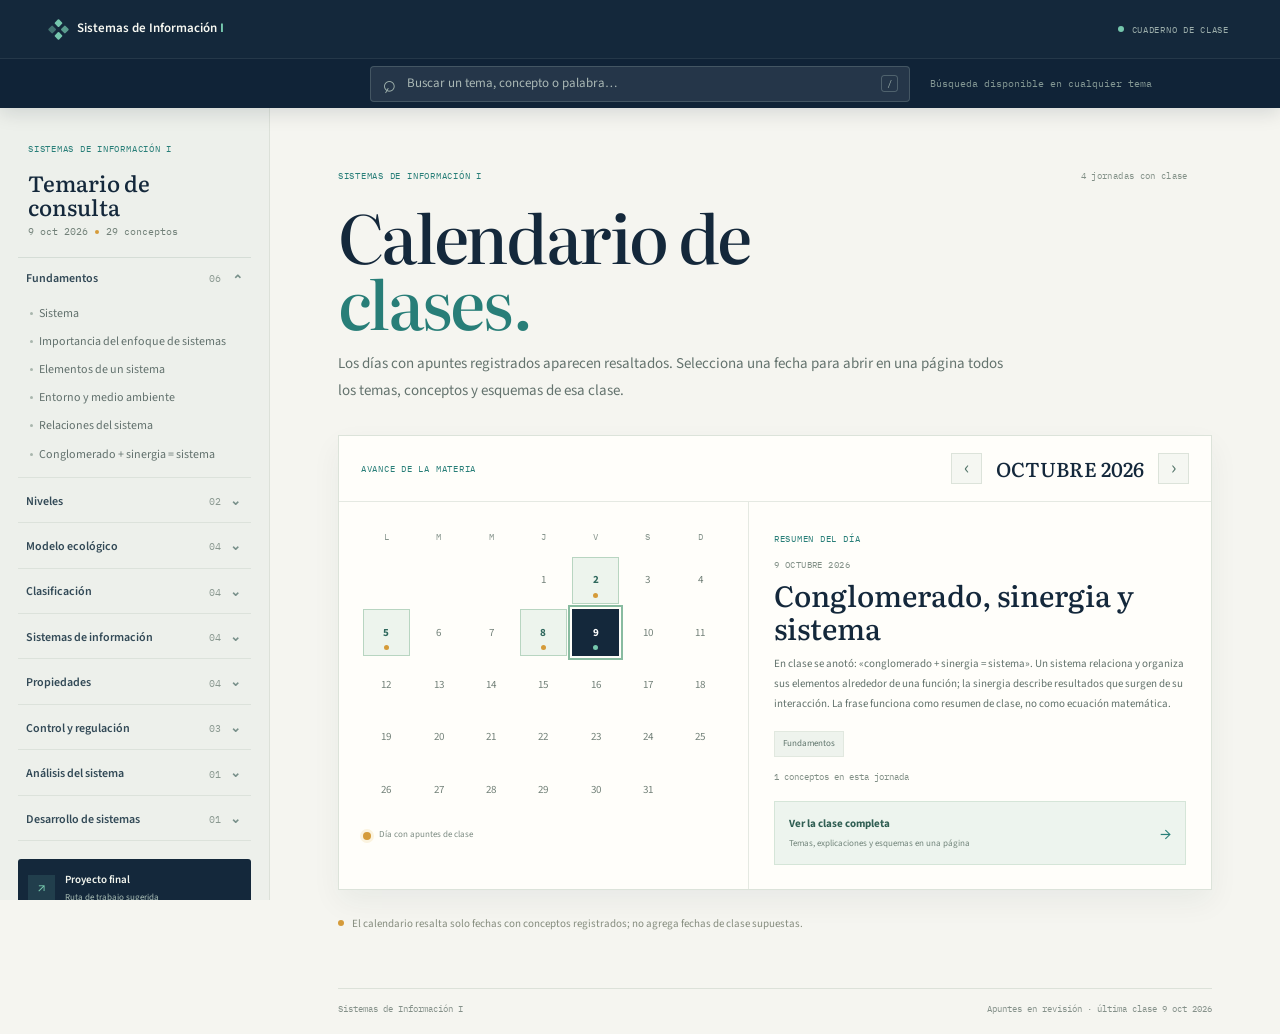
==== commit d1c43ea2: "Agrega guia practica para Evaluacion 1" ====
--- a/index.html
+++ b/index.html
@@ -9,7 +9,7 @@
   <link rel="preconnect" href="https://fonts.googleapis.com">
   <link rel="preconnect" href="https://fonts.gstatic.com" crossorigin>
   <link href="https://fonts.googleapis.com/css2?family=IBM+Plex+Mono:wght@400;500;600&family=Literata:opsz,wght@7..72,400;7..72,500;7..72,600&family=Source+Sans+3:wght@400;500;600;700&display=swap" rel="stylesheet">
-  <link rel="stylesheet" href="styles.css?v=2026-10-08-002">
+  <link rel="stylesheet" href="styles.css?v=2026-10-09-002">
 </head>
 <body>
   <header class="masthead">
@@ -40,6 +40,7 @@
       <nav class="topic-nav" id="topic-nav" aria-label="Temas por categoría"></nav>
       <a class="project-link" href="#ruta"><span class="project-icon" aria-hidden="true">↗</span><span><b>Proyecto final</b><small>Ruta de trabajo sugerida</small></span></a>
       <a class="project-link activity-link" href="#actividad-1"><span class="project-icon" aria-hidden="true">✓</span><span><b>Actividad 1</b><small>Guía y lista de avance</small></span></a>
+      <a class="project-link evaluation-link" href="#evaluacion-1"><span class="project-icon" aria-hidden="true">1</span><span><b>Evaluación 1</b><small>Resumen práctico para estudiar</small></span></a>
       <div class="sidebar-help"><span class="help-mark">?</span><p>Busca en cualquier momento con <kbd>/</kbd>. Escribe una palabra o parte del tema.</p></div>
     </aside>
 
@@ -59,8 +60,8 @@
       <button class="dialog-done" type="button" data-close-highlight>Entendido</button>
     </div>
   </dialog>
-  <script src="conceptos.js?v=2026-10-08-001"></script>
-  <script src="app.js?v=2026-10-08-002"></script>
+  <script src="conceptos.js?v=2026-10-09-001"></script>
+  <script src="app.js?v=2026-10-09-002"></script>
   <script src="actividad1.js?v=2026-10-06-005"></script>
   <script src="actividad1-casos.js?v=2026-10-07-001"></script>
   <script src="actividad1-ui.js?v=2026-10-08-001"></script>
--- a/styles.css
+++ b/styles.css
@@ -342,6 +342,7 @@
 .source-details a{color:#36796c;text-underline-offset:2px}
 @media(max-width:560px){.roles-grid{grid-template-columns:1fr}.requirement-role{padding:12px}.roles-heading h2{font-size:21px}}
 .class-day-resource{text-decoration:none}
+.class-relation-image{display:block;width:100%;height:auto;margin:0 auto}
 
 /* Página completa de cada jornada */
 .class-day-open{display:flex;align-items:center;justify-content:space-between;gap:15px;margin-top:19px;padding:13px 14px;background:#edf4ee;border:1px solid #d5e5d8;color:#315f54;text-decoration:none}
@@ -626,3 +627,62 @@
 
 /* Entropía: dado y lectura del cálculo */
 .entropy-dice-panel{margin:22px auto 4px;max-width:680px;text-align:center}.entropy-dice-panel img{display:block;width:100%;height:auto;margin:0 auto}.entropy-dice-panel p{margin:9px 0 0;color:#65736d;font-size:11px}.entropy-analysis{max-width:780px;margin:25px 0;padding:20px 22px;background:#f5f8f5;border:1px solid #dce5dc}.entropy-analysis h2{margin:8px 0 12px;color:#263c34;font-size:22px}.entropy-analysis p{margin:0;color:#43534b;font-size:13px;line-height:1.75}.entropy-system-example{margin-top:14px;padding-top:13px;border-top:1px solid #dce5dc}.entropy-system-example>b{display:block;margin-bottom:6px;color:#34634e;font-size:11px;text-transform:uppercase;letter-spacing:.06em}
+
+/* Guía práctica para la Evaluación 1 */
+.project-link.evaluation-link{margin-top:8px;background:#dbe9e2;color:var(--ink);border:1px solid #bfd2c7}
+.project-link.evaluation-link:hover{background:#cddfd5}
+.project-link.evaluation-link .project-icon{background:#c2dbce;color:#285e55}
+.project-link.evaluation-link small{color:#61766c}
+.evaluation-entry{display:flex;flex-direction:column;gap:7px;max-width:780px;margin:24px 0 0;padding:17px 19px;background:#e8f1eb;border:1px solid #cdded2;border-left:3px solid var(--teal);text-decoration:none}
+.evaluation-entry:hover{background:#deebe3;border-color:#a8c6b4}
+.evaluation-entry .section-index{color:var(--teal);font-size:8px}
+.evaluation-entry b{font:500 20px var(--serif);color:var(--ink)}
+.evaluation-entry>span:last-child{font-size:11px;color:#60726a}
+.evaluation-page{max-width:900px}
+.evaluation-head{max-width:810px;margin-bottom:25px}
+.evaluation-head h1{font-size:clamp(38px,4.7vw,58px)}
+.evaluation-summary{margin:24px 0 17px;padding:19px 21px;background:#e8f1eb;border:1px solid #ceded2}
+.evaluation-summary>.section-index{color:var(--teal)}
+.evaluation-summary>p{max-width:780px;margin:9px 0 16px;color:#3e5850;font:500 16px/1.7 var(--serif)}
+.evaluation-flow{display:flex;align-items:center;justify-content:space-between;gap:8px;flex-wrap:wrap}
+.evaluation-flow span{padding:7px 10px;background:var(--white);border:1px solid #d8e4db;color:#395a50;font-size:10px}
+.evaluation-flow i{color:var(--teal);font-style:normal}
+.evaluation-index{display:flex;gap:7px;flex-wrap:wrap;margin:18px 0 28px;padding-bottom:19px;border-bottom:1px solid var(--line)}
+.evaluation-index a{padding:6px 9px;background:#edf2ed;color:#376e64;text-decoration:none;font:9px var(--mono)}
+.evaluation-index a:hover{background:#dcebe2}
+.evaluation-section{max-width:850px;margin:30px 0 0;padding-top:21px;border-top:1px solid var(--line);scroll-margin-top:calc(var(--header-height) + 20px)}
+.evaluation-section-title{display:flex;align-items:flex-start;gap:13px;margin-bottom:16px}
+.evaluation-section-title>span{width:32px;height:32px;display:grid;place-items:center;background:#e1eee6;border:1px solid #c9dbcf;color:var(--teal);font:10px var(--mono);flex:none}
+.evaluation-section-title .section-index{color:var(--teal);font-size:8px}
+.evaluation-section-title h2{margin:4px 0 0;font:500 clamp(22px,2.6vw,29px)/1.2 var(--serif);letter-spacing:-.02em}
+.evaluation-cards{display:grid;grid-template-columns:repeat(3,minmax(0,1fr));gap:10px}
+.evaluation-cards article{padding:14px;background:var(--white);border:1px solid #e1e6df}
+.evaluation-cards h3{margin:0 0 6px;color:#31695e;font:500 16px var(--serif)}
+.evaluation-cards p,.evaluation-prose{margin:0;color:#5d6d66;font-size:11px;line-height:1.75}
+.evaluation-prose{max-width:790px;margin:0 0 14px;font-size:12px}
+.study-example{margin-top:13px;padding:14px 16px;background:#f0f4ee;border-left:3px solid #80aa96}
+.study-example>b{display:block;margin-bottom:5px;color:#32685e;font-size:10px}
+.study-example p{margin:0;color:#596a61;font-size:11px;line-height:1.7}
+.study-example p+p{margin-top:9px}
+.study-note{color:#506b60!important}
+.evaluation-table-wrap{overflow-x:auto;border:1px solid #dfe5de;background:var(--white)}
+.evaluation-table{width:100%;border-collapse:collapse;font-size:10px;line-height:1.6}
+.evaluation-table th,.evaluation-table td{padding:10px 11px;text-align:left;vertical-align:top;border-bottom:1px solid #e5e9e3}
+.evaluation-table th{background:#edf2ed;color:#396a60;font:9px var(--mono);letter-spacing:.04em}
+.evaluation-table td:first-child{min-width:125px;color:#304e47;font-weight:600}
+.evaluation-table tr:last-child td{border-bottom:0}
+.hash-example{display:grid;grid-template-columns:minmax(240px,1fr) minmax(220px,.9fr);gap:15px;align-items:center;margin:15px 0;padding:15px;background:#14283b;color:#eef5ef}
+.hash-example .section-index{display:block;margin-bottom:8px;color:#91ccb4;font-size:8px;line-height:1.6}
+.hash-example code{display:block;overflow-wrap:anywhere;color:#eff7ef;font:10px/1.8 var(--mono)}
+.hash-example p{margin:0;color:#c5d3cc;font-size:10px;line-height:1.7}
+.study-question{margin:8px 0;background:var(--white);border:1px solid #e0e5de}
+.study-question summary{padding:12px 14px;color:#344f48;font-size:11px;font-weight:600;cursor:pointer}
+.study-question p{margin:0;padding:0 14px 13px;color:#607168;font-size:11px;line-height:1.75}
+.evaluation-references{margin:23px 0 14px;padding:15px 17px;background:#f0f2ed;border:1px solid #e0e4dc}
+.evaluation-references>.section-index{color:var(--teal)}
+.evaluation-references ul{display:grid;grid-template-columns:repeat(2,minmax(0,1fr));gap:7px 20px;margin:11px 0 0;padding-left:17px;color:#839087;font-size:10px}
+.evaluation-references a{color:#376e64;text-underline-offset:2px}
+.evaluation-back{display:inline-block;margin:8px 0 12px;color:var(--teal);font-size:11px;font-weight:600;text-decoration:none}
+.evaluation-back:hover{text-decoration:underline}
+@media(max-width:780px){.evaluation-cards{grid-template-columns:1fr 1fr}.evaluation-flow{justify-content:flex-start}.evaluation-flow i:last-of-type{display:none}}
+@media(max-width:560px){.evaluation-cards{grid-template-columns:1fr}.evaluation-summary{padding:15px}.evaluation-summary>p{font-size:14px}.evaluation-flow{gap:6px}.evaluation-flow span{font-size:9px}.evaluation-index{gap:5px}.evaluation-index a{font-size:8px}.evaluation-section-title h2{font-size:22px}.evaluation-table{min-width:680px}.hash-example{grid-template-columns:1fr}.evaluation-references ul{grid-template-columns:1fr}}
